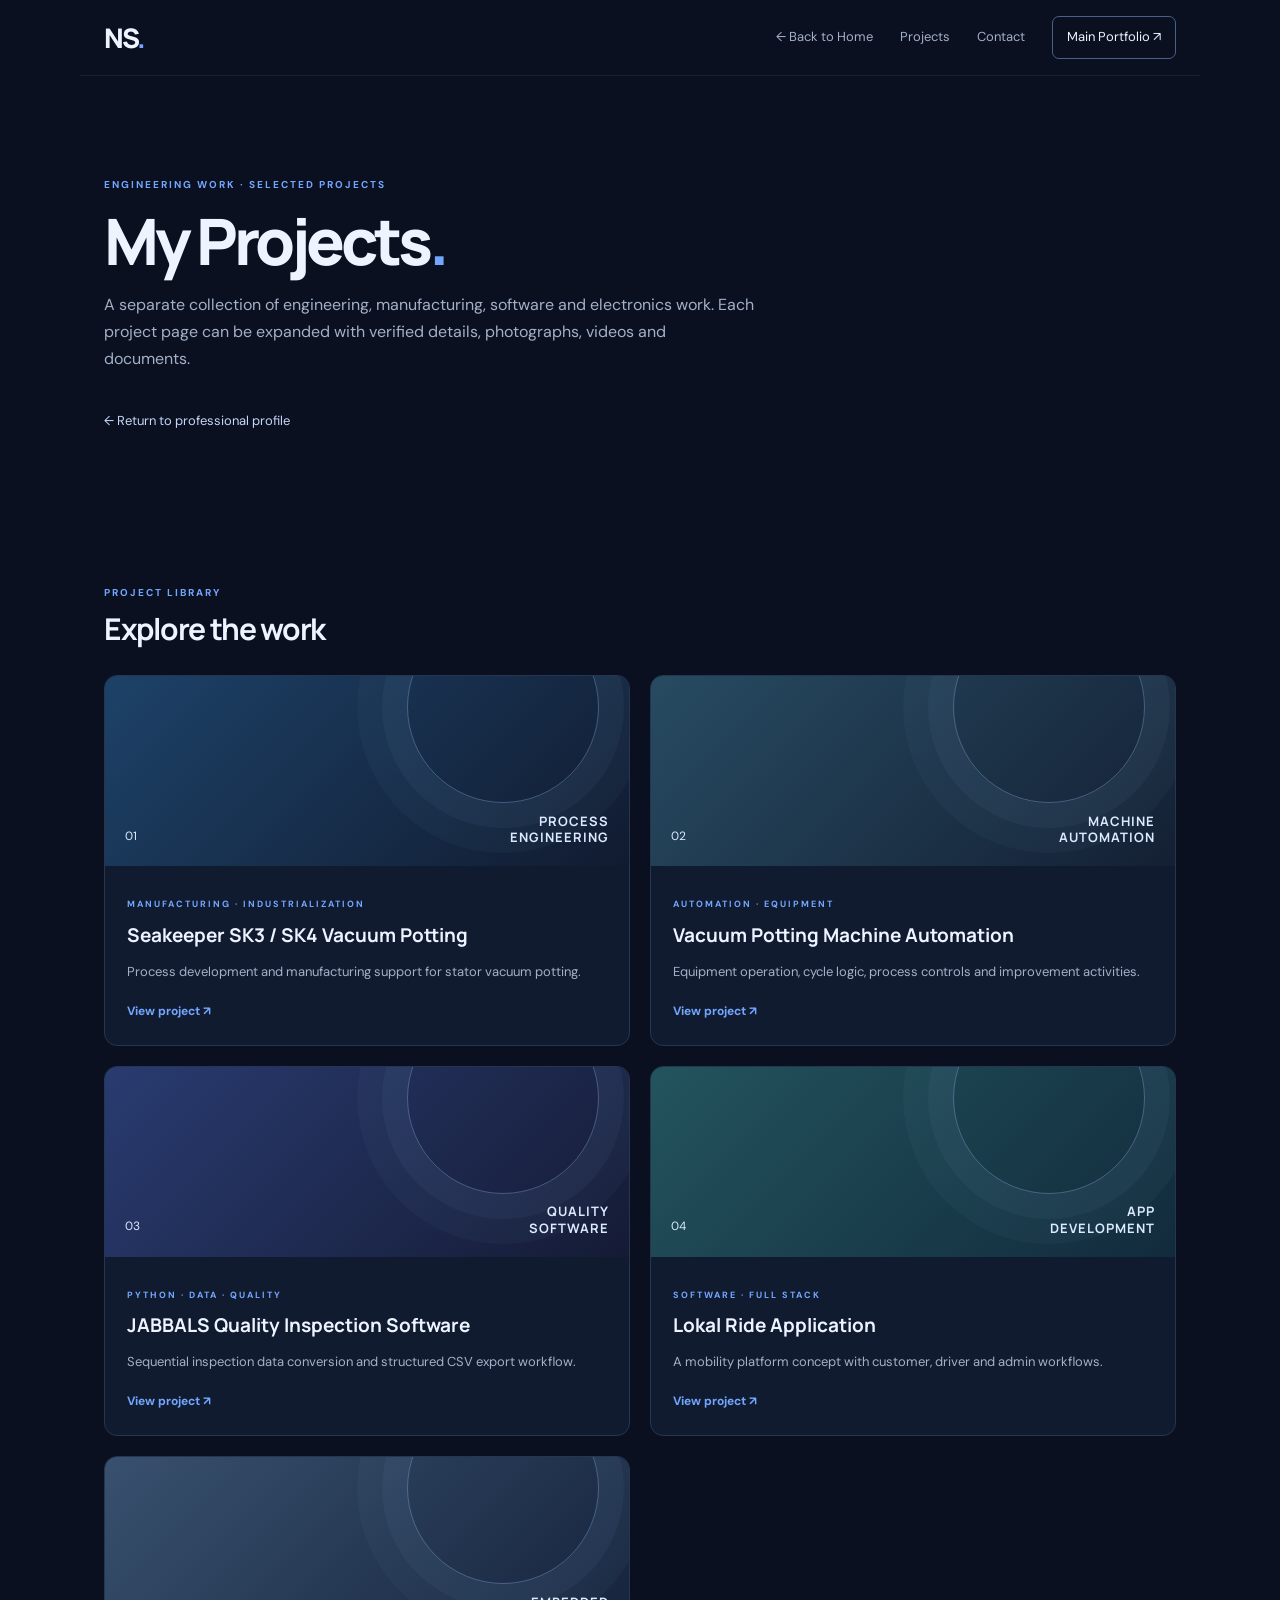
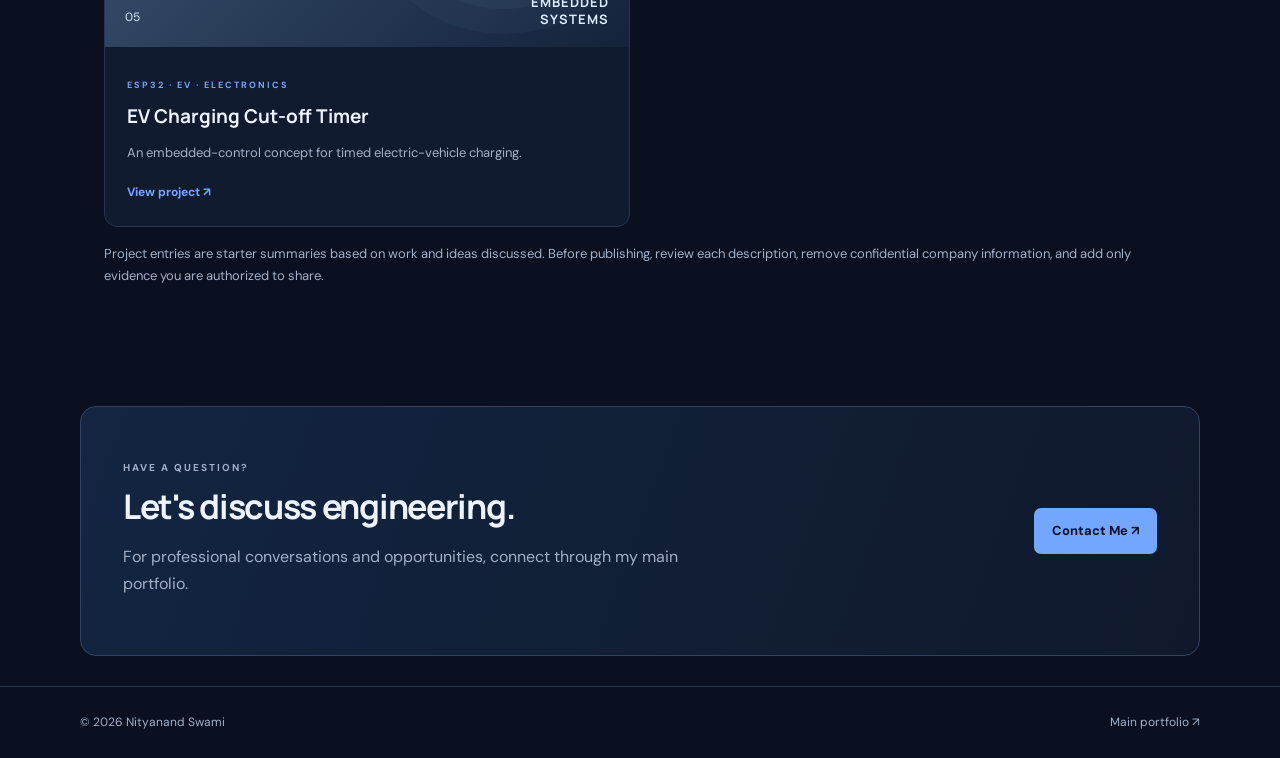
==== projects.html @ 0786f79f "Initial portfolio website upload" ====
<!DOCTYPE html>
<html lang="en">
<head>
  <meta charset="UTF-8">
  <meta name="viewport" content="width=device-width, initial-scale=1.0">
  <meta name="description" content="Engineering project portfolio of Nityanand Swami.">
  <title>My Projects | Nityanand Swami</title>
  <link rel="stylesheet" href="assets/style.css">
</head>
<body>
  <header class="site-header">
    <a class="brand" href="index.html">NS<span>.</span></a>
    <button class="menu-toggle" aria-label="Open navigation" aria-expanded="false">☰</button>
    <nav class="nav">
      <a href="index.html">← Back to Home</a>
      <a href="#engineering-projects">Projects</a>
      <a href="#contact-projects">Contact</a>
      <a class="nav-projects" href="index.html">Main Portfolio ↗</a>
    </nav>
  </header>
  <main>
    <section class="projects-hero">
      <p class="eyebrow">ENGINEERING WORK · SELECTED PROJECTS</p>
      <h1>My Projects<span>.</span></h1>
      <p>A separate collection of engineering, manufacturing, software and electronics work. Each project page can be expanded with verified details, photographs, videos and documents.</p>
      <a class="text-link" href="index.html">← Return to professional profile</a>
    </section>

    <section class="section" id="engineering-projects">
      <div class="section-heading"><p class="eyebrow">PROJECT LIBRARY</p><h2>Explore the work</h2></div>
      <div class="projects-grid">
        <a class="project-card" href="projects/seakeeper-vacuum-potting.html">
          <div class="project-visual visual-vacuum"><span>01</span><b>PROCESS<br>ENGINEERING</b></div>
          <div class="project-info"><p class="card-kicker">MANUFACTURING · INDUSTRIALIZATION</p><h3>Seakeeper SK3 / SK4 Vacuum Potting</h3><p>Process development and manufacturing support for stator vacuum potting.</p><span class="card-arrow">View project ↗</span></div>
        </a>
        <a class="project-card" href="projects/potting-machine-automation.html">
          <div class="project-visual visual-machine"><span>02</span><b>MACHINE<br>AUTOMATION</b></div>
          <div class="project-info"><p class="card-kicker">AUTOMATION · EQUIPMENT</p><h3>Vacuum Potting Machine Automation</h3><p>Equipment operation, cycle logic, process controls and improvement activities.</p><span class="card-arrow">View project ↗</span></div>
        </a>
        <a class="project-card" href="projects/jabbals-quality-software.html">
          <div class="project-visual visual-software"><span>03</span><b>QUALITY<br>SOFTWARE</b></div>
          <div class="project-info"><p class="card-kicker">PYTHON · DATA · QUALITY</p><h3>JABBALS Quality Inspection Software</h3><p>Sequential inspection data conversion and structured CSV export workflow.</p><span class="card-arrow">View project ↗</span></div>
        </a>
        <a class="project-card" href="projects/lokal-ride.html">
          <div class="project-visual visual-app"><span>04</span><b>APP<br>DEVELOPMENT</b></div>
          <div class="project-info"><p class="card-kicker">SOFTWARE · FULL STACK</p><h3>Lokal Ride Application</h3><p>A mobility platform concept with customer, driver and admin workflows.</p><span class="card-arrow">View project ↗</span></div>
        </a>
        <a class="project-card" href="projects/esp32-ev-charging-timer.html">
          <div class="project-visual visual-ev"><span>05</span><b>EMBEDDED<br>SYSTEMS</b></div>
          <div class="project-info"><p class="card-kicker">ESP32 · EV · ELECTRONICS</p><h3>EV Charging Cut-off Timer</h3><p>An embedded-control concept for timed electric-vehicle charging.</p><span class="card-arrow">View project ↗</span></div>
        </a>
      </div>
      <p class="small-note">Project entries are starter summaries based on work and ideas discussed. Before publishing, review each description, remove confidential company information, and add only evidence you are authorized to share.</p>
    </section>
    <section class="section project-callout" id="contact-projects">
      <div><p class="eyebrow">HAVE A QUESTION?</p><h2>Let's discuss engineering.</h2><p>For professional conversations and opportunities, connect through my main portfolio.</p></div>
      <a class="button primary" href="index.html#contact">Contact Me ↗</a>
    </section>
  </main>
  <footer><span>© <span id="year"></span> Nityanand Swami</span><a href="index.html">Main portfolio ↗</a></footer>
  <script src="assets/script.js"></script>
</body>
</html>
---- assets/style.css ----
@import url('https://fonts.googleapis.com/css2?family=DM+Sans:wght@400;500;600;700&family=Manrope:wght@400;500;600;700;800&display=swap');
:root{--bg:#0a1020;--panel:#111b30;--panel2:#14213a;--text:#edf3ff;--muted:#a3b0c7;--blue:#73a7ff;--cyan:#6de0dc;--line:#263550;--max:1120px}
*{box-sizing:border-box}html{scroll-behavior:smooth}body{margin:0;background:var(--bg);color:var(--text);font-family:'DM Sans',sans-serif;line-height:1.7}a{color:inherit;text-decoration:none}.site-header{height:76px;max-width:var(--max);margin:auto;padding:0 24px;display:flex;align-items:center;justify-content:space-between;border-bottom:1px solid rgba(255,255,255,.07)}.brand{font:800 27px Manrope,sans-serif;letter-spacing:-2px}.brand span,.hero h1 span,.projects-hero h1 span,.project-detail-hero h1 span{color:var(--blue)}.nav{display:flex;align-items:center;gap:27px;font-size:13px;color:var(--muted)}.nav a:hover,.text-link:hover,footer a:hover{color:var(--blue)}.nav-projects{color:var(--text)!important;border:1px solid #47618a;padding:9px 14px;border-radius:7px}.menu-toggle{display:none;background:none;border:0;color:white;font-size:24px}.hero{max-width:var(--max);margin:auto;padding:92px 24px 100px;display:grid;grid-template-columns:1.1fr .9fr;align-items:center;gap:60px;min-height:590px}.eyebrow,.card-kicker{font-size:10px;letter-spacing:2px;color:var(--blue);font-weight:700}.hero h1,.projects-hero h1,.project-detail-hero h1{font:800 clamp(48px,7vw,78px)/1.04 Manrope,sans-serif;letter-spacing:-4px;margin:15px 0}.hero h2{font:600 21px Manrope,sans-serif;margin:0 0 18px;color:#c8d8f5}.hero-text,.projects-hero>p:not(.eyebrow),.project-detail-hero>p:not(.eyebrow){max-width:590px;color:var(--muted);font-size:16px}.hero-actions{display:flex;gap:12px;flex-wrap:wrap;margin-top:30px}.button{display:inline-flex;align-items:center;justify-content:center;gap:14px;padding:12px 18px;border-radius:7px;font-size:13px;font-weight:700;transition:.2s}.primary{background:var(--blue);color:#071225}.primary:hover{background:#9bc1ff;transform:translateY(-2px)}.secondary{border:1px solid #526480;color:var(--text)}.secondary:hover{border-color:var(--blue)}.hero-note{margin-top:32px;color:var(--muted);font-size:12px}.status-dot{display:inline-block;width:7px;height:7px;background:var(--cyan);border-radius:50%;margin-right:8px}.hero-card{height:390px;position:relative;overflow:hidden;border:1px solid #304362;border-radius:18px;background:radial-gradient(circle at 50% 40%,#203d68 0,#14233d 42%,#101a2e 75%);display:flex;flex-direction:column;align-items:center;justify-content:center}.monogram{font:800 118px Manrope,sans-serif;letter-spacing:-12px;color:#d9e7ff;text-shadow:0 12px 50px #5a9aff66;z-index:1}.orbit{position:absolute;border:1px solid #719de533;border-radius:50%;width:310px;height:310px}.orbit-two{width:420px;height:420px}.hero-card-label{font-size:9px;letter-spacing:2px;color:#9eb5d8;z-index:1}.hero-card-line{width:100px;height:1px;background:var(--blue);margin:16px}.hero-card-bottom{display:flex;gap:26px;color:#c4d4ed;font-size:11px;letter-spacing:1px}.section{max-width:var(--max);margin:auto;padding:76px 24px}.intro-strip{border-top:1px solid var(--line);border-bottom:1px solid var(--line);display:grid;grid-template-columns:1fr 1fr;gap:60px;align-items:center}.intro-strip h2,.section-heading h2,.project-callout h2{font:700 34px/1.2 Manrope,sans-serif;letter-spacing:-1.3px;margin:8px 0}.intro-strip>p,.content-card p,.timeline-item p,.project-callout p{color:var(--muted)}.section-heading{margin-bottom:28px}.section-heading h2{font-size:30px}.content-card,.skill-card,.contact-card{background:var(--panel);border:1px solid var(--line);border-radius:12px;padding:26px}.content-card p:first-child{margin-top:0}.content-card p:last-child{margin-bottom:0}.timeline{border-left:1px solid #46618a;margin-left:6px;padding-left:28px}.timeline-item{display:grid;grid-template-columns:190px 1fr;gap:28px;position:relative}.timeline-item:before{content:"";position:absolute;width:9px;height:9px;border-radius:50%;background:var(--blue);left:-33px;top:8px}.timeline-date{font-size:11px;letter-spacing:1px;color:var(--blue);font-weight:700}.timeline-item h3,.content-card h3,.skill-card h3{font:650 18px Manrope,sans-serif;margin:0 0 5px}.muted,.small-note{color:var(--muted);font-size:13px}.small-note{margin-top:16px}.two-column,.skill-grid{display:grid;grid-template-columns:repeat(2,1fr);gap:16px}.card-kicker{font-size:9px}.skill-card{background:transparent}.skill-card p{color:var(--muted);font-size:13px;margin-bottom:0}.project-callout{display:flex;align-items:center;justify-content:space-between;gap:30px;border:1px solid #304362;border-radius:16px;background:linear-gradient(110deg,#132541,#10192c);padding:42px;margin-top:30px;margin-bottom:30px}.project-callout p{max-width:570px}.contact-card{display:grid;grid-template-columns:1fr 1.5fr 1fr;gap:20px}.contact-card p{margin:0 0 5px}.contact-card a{color:#c9dcff;overflow-wrap:anywhere}.contact-card code{font-size:11px;color:var(--cyan)}footer{border-top:1px solid var(--line);padding:25px max(24px,calc((100% - var(--max))/2));display:flex;justify-content:space-between;color:var(--muted);font-size:12px}.projects-hero,.project-detail-hero{max-width:var(--max);margin:auto;padding:90px 24px 65px}.projects-hero h1,.project-detail-hero h1{font-size:64px}.projects-hero>p:not(.eyebrow),.project-detail-hero>p:not(.eyebrow){max-width:650px}.text-link{display:inline-block;margin-top:22px;color:#c4d7f8;font-size:13px}.projects-grid{display:grid;grid-template-columns:repeat(2,1fr);gap:20px}.project-card{display:block;border:1px solid var(--line);border-radius:13px;overflow:hidden;background:var(--panel);transition:.2s}.project-card:hover{transform:translateY(-4px);border-color:#5577a8}.project-visual{height:190px;padding:20px;display:flex;justify-content:space-between;align-items:flex-end;position:relative;overflow:hidden;background:linear-gradient(135deg,#1d4268,#111b30)}.project-visual:after{content:"";position:absolute;width:190px;height:190px;border:1px solid #a5c8ff55;border-radius:50%;right:30px;top:-65px;box-shadow:0 0 0 25px #a5c8ff0b,0 0 0 50px #a5c8ff08}.project-visual span,.project-visual b{position:relative;z-index:1;color:#dceaff}.project-visual span{font-size:12px}.project-visual b{font:700 13px/1.3 Manrope,sans-serif;letter-spacing:1px;text-align:right}.visual-machine{background:linear-gradient(135deg,#274b62,#142034)}.visual-software{background:linear-gradient(135deg,#293b70,#151b35)}.visual-app{background:linear-gradient(135deg,#23545d,#122b3c)}.visual-ev{background:linear-gradient(135deg,#38516e,#15223b)}.project-info{padding:22px}.project-info h3{font:700 19px Manrope,sans-serif;margin:6px 0}.project-info p:not(.card-kicker){color:var(--muted);font-size:13px}.card-arrow{color:var(--blue);font-size:12px;font-weight:700}.detail-layout{display:grid;grid-template-columns:1.5fr .7fr;gap:50px;padding-top:25px}.detail-layout article h2{font:700 23px Manrope,sans-serif;margin:34px 0 10px}.detail-layout article p,.detail-layout li{color:var(--muted)}.detail-layout li{margin:8px 0}.detail-sidebar{background:var(--panel);border:1px solid var(--line);border-radius:12px;padding:22px;height:max-content}.detail-sidebar h3{font:700 18px Manrope,sans-serif}.detail-sidebar p{font-size:13px;color:var(--muted)}.media-placeholder{border:1px dashed #526783;border-radius:8px;padding:25px 12px;text-align:center;color:#91a7c9;font-size:12px;margin:14px 0}.full{width:100%;margin-top:8px}.notice{margin-top:35px;border-left:3px solid var(--blue);background:#14223a;padding:18px}.notice p{font-size:13px;margin-bottom:0}
@media(max-width:760px){.site-header{height:66px}.menu-toggle{display:block}.nav{display:none;position:absolute;z-index:10;top:66px;left:0;right:0;background:#111b30;padding:20px 24px;flex-direction:column;align-items:flex-start;border-bottom:1px solid var(--line)}.nav.open{display:flex}.hero{grid-template-columns:1fr;padding-top:65px;gap:35px}.hero-card{height:280px}.monogram{font-size:90px}.intro-strip,.timeline-item,.detail-layout{grid-template-columns:1fr;gap:15px}.two-column,.skill-grid,.projects-grid{grid-template-columns:1fr}.contact-card{grid-template-columns:1fr}.project-callout{align-items:flex-start;flex-direction:column;padding:28px}.projects-hero,.project-detail-hero{padding-top:60px}.projects-hero h1,.project-detail-hero h1{font-size:48px}.section{padding:55px 24px}footer{gap:12px;flex-wrap:wrap}}
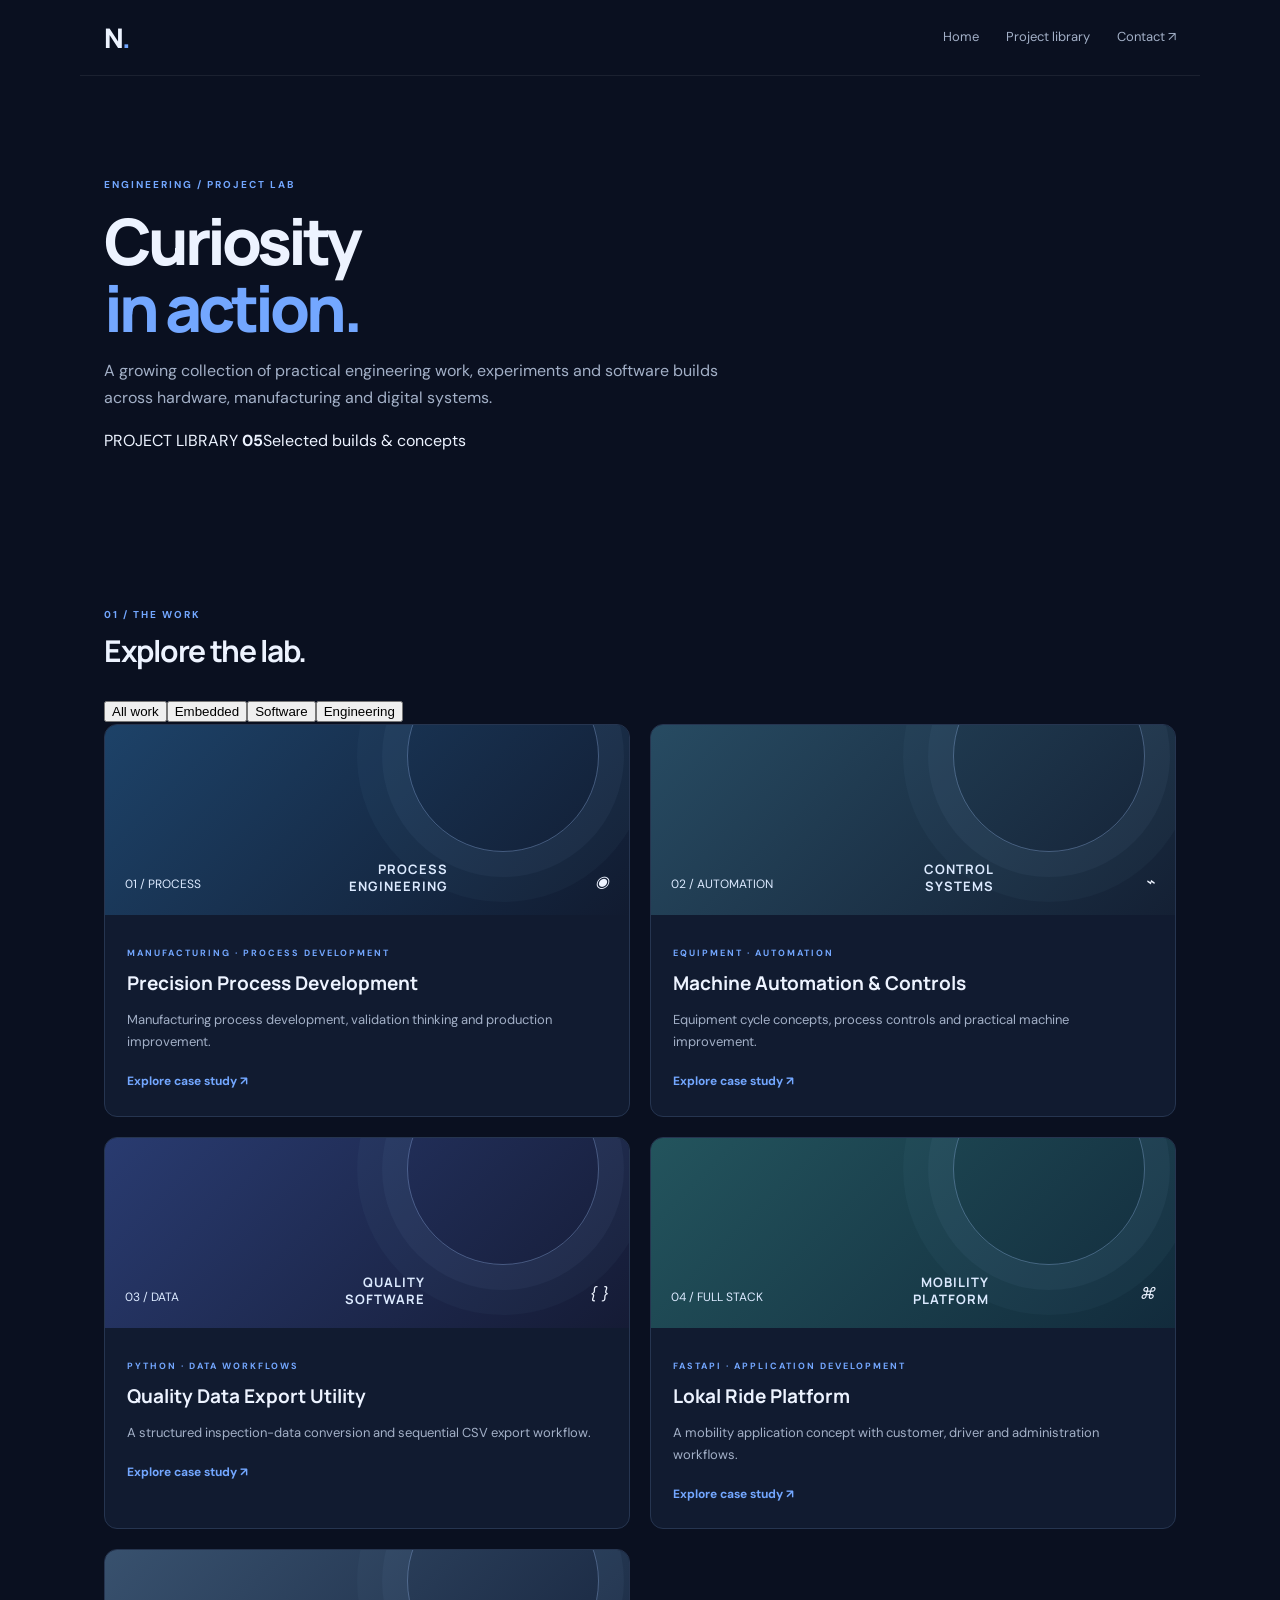
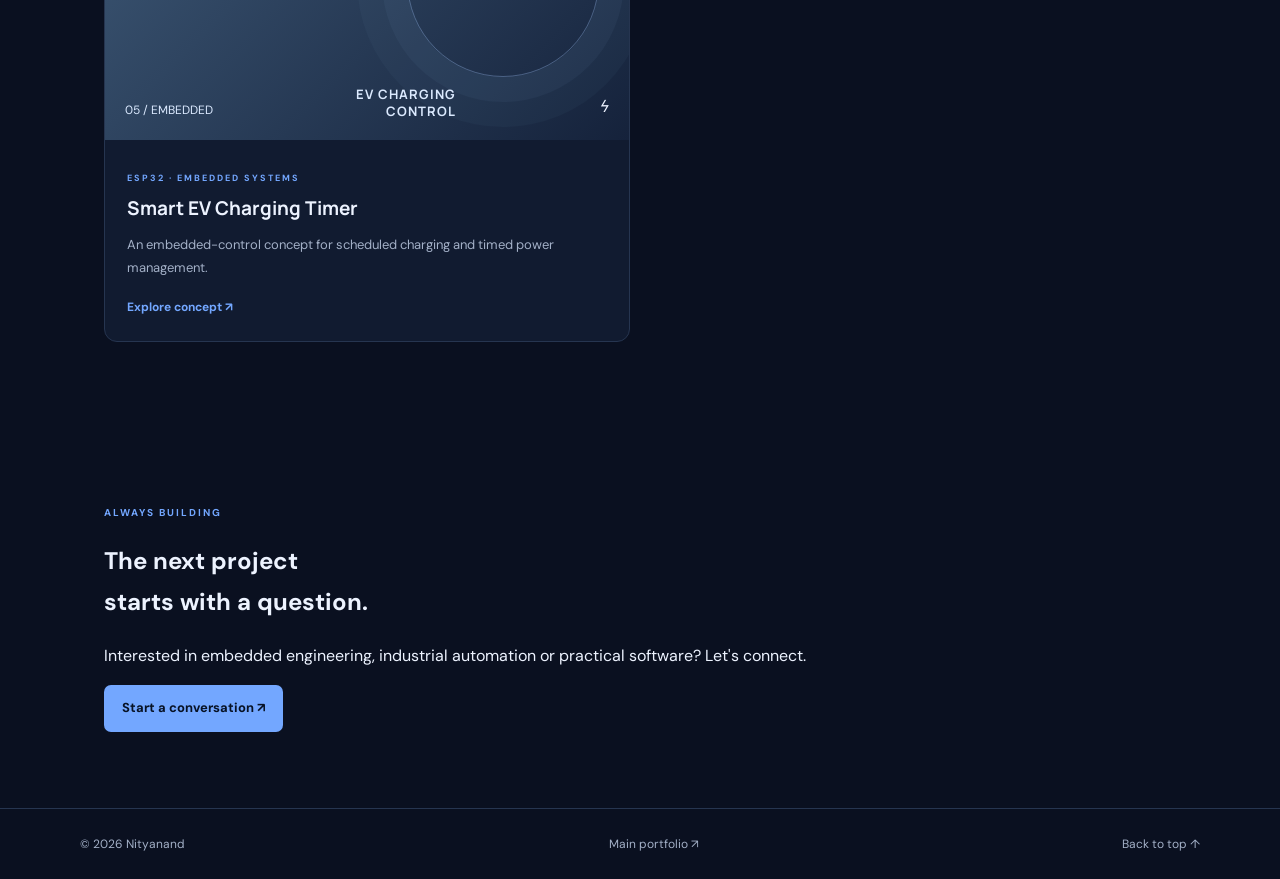
==== commit 402d2523: "Redesign project lab and add category filters" ====
--- a/projects.html
+++ b/projects.html
@@ -1,63 +1,14 @@
 <!DOCTYPE html>
-<html lang="en">
-<head>
-  <meta charset="UTF-8">
-  <meta name="viewport" content="width=device-width, initial-scale=1.0">
-  <meta name="description" content="Engineering project portfolio of Nityanand Swami.">
-  <title>My Projects | Nityanand Swami</title>
-  <link rel="stylesheet" href="assets/style.css">
-</head>
-<body>
-  <header class="site-header">
-    <a class="brand" href="index.html">NS<span>.</span></a>
-    <button class="menu-toggle" aria-label="Open navigation" aria-expanded="false">☰</button>
-    <nav class="nav">
-      <a href="index.html">← Back to Home</a>
-      <a href="#engineering-projects">Projects</a>
-      <a href="#contact-projects">Contact</a>
-      <a class="nav-projects" href="index.html">Main Portfolio ↗</a>
-    </nav>
-  </header>
-  <main>
-    <section class="projects-hero">
-      <p class="eyebrow">ENGINEERING WORK · SELECTED PROJECTS</p>
-      <h1>My Projects<span>.</span></h1>
-      <p>A separate collection of engineering, manufacturing, software and electronics work. Each project page can be expanded with verified details, photographs, videos and documents.</p>
-      <a class="text-link" href="index.html">← Return to professional profile</a>
-    </section>
-
-    <section class="section" id="engineering-projects">
-      <div class="section-heading"><p class="eyebrow">PROJECT LIBRARY</p><h2>Explore the work</h2></div>
-      <div class="projects-grid">
-        <a class="project-card" href="projects/seakeeper-vacuum-potting.html">
-          <div class="project-visual visual-vacuum"><span>01</span><b>PROCESS<br>ENGINEERING</b></div>
-          <div class="project-info"><p class="card-kicker">MANUFACTURING · INDUSTRIALIZATION</p><h3>Seakeeper SK3 / SK4 Vacuum Potting</h3><p>Process development and manufacturing support for stator vacuum potting.</p><span class="card-arrow">View project ↗</span></div>
-        </a>
-        <a class="project-card" href="projects/potting-machine-automation.html">
-          <div class="project-visual visual-machine"><span>02</span><b>MACHINE<br>AUTOMATION</b></div>
-          <div class="project-info"><p class="card-kicker">AUTOMATION · EQUIPMENT</p><h3>Vacuum Potting Machine Automation</h3><p>Equipment operation, cycle logic, process controls and improvement activities.</p><span class="card-arrow">View project ↗</span></div>
-        </a>
-        <a class="project-card" href="projects/jabbals-quality-software.html">
-          <div class="project-visual visual-software"><span>03</span><b>QUALITY<br>SOFTWARE</b></div>
-          <div class="project-info"><p class="card-kicker">PYTHON · DATA · QUALITY</p><h3>JABBALS Quality Inspection Software</h3><p>Sequential inspection data conversion and structured CSV export workflow.</p><span class="card-arrow">View project ↗</span></div>
-        </a>
-        <a class="project-card" href="projects/lokal-ride.html">
-          <div class="project-visual visual-app"><span>04</span><b>APP<br>DEVELOPMENT</b></div>
-          <div class="project-info"><p class="card-kicker">SOFTWARE · FULL STACK</p><h3>Lokal Ride Application</h3><p>A mobility platform concept with customer, driver and admin workflows.</p><span class="card-arrow">View project ↗</span></div>
-        </a>
-        <a class="project-card" href="projects/esp32-ev-charging-timer.html">
-          <div class="project-visual visual-ev"><span>05</span><b>EMBEDDED<br>SYSTEMS</b></div>
-          <div class="project-info"><p class="card-kicker">ESP32 · EV · ELECTRONICS</p><h3>EV Charging Cut-off Timer</h3><p>An embedded-control concept for timed electric-vehicle charging.</p><span class="card-arrow">View project ↗</span></div>
-        </a>
-      </div>
-      <p class="small-note">Project entries are starter summaries based on work and ideas discussed. Before publishing, review each description, remove confidential company information, and add only evidence you are authorized to share.</p>
-    </section>
-    <section class="section project-callout" id="contact-projects">
-      <div><p class="eyebrow">HAVE A QUESTION?</p><h2>Let's discuss engineering.</h2><p>For professional conversations and opportunities, connect through my main portfolio.</p></div>
-      <a class="button primary" href="index.html#contact">Contact Me ↗</a>
-    </section>
-  </main>
-  <footer><span>© <span id="year"></span> Nityanand Swami</span><a href="index.html">Main portfolio ↗</a></footer>
-  <script src="assets/script.js"></script>
-</body>
-</html>
+<html lang="en"><head><meta charset="UTF-8"><meta name="viewport" content="width=device-width, initial-scale=1"><meta name="theme-color" content="#080d19"><meta name="description" content="Selected engineering projects by Nityanand across embedded systems, software, electronics and automation."><title>Project Lab | Nityanand</title><link rel="preconnect" href="https://fonts.googleapis.com"><link href="https://fonts.googleapis.com/css2?family=DM+Sans:wght@400;500;600;700&family=Space+Grotesk:wght@400;500;600;700&display=swap" rel="stylesheet"><link rel="stylesheet" href="assets/style.css"></head>
+<body><div class="scroll-progress"><span id="scrollProgress"></span></div><header class="site-header"><a class="brand" href="index.html">N<span>.</span></a><button class="menu-toggle" aria-label="Open navigation" aria-expanded="false">☰</button><nav class="nav"><a href="index.html">Home</a><a href="#project-library">Project library</a><a href="index.html#contact" class="nav-cta">Contact ↗</a></nav></header>
+<main><section class="projects-hero shell"><p class="eyebrow">ENGINEERING / PROJECT LAB</p><h1>Curiosity<br><span class="gradient-text">in action.</span></h1><p>A growing collection of practical engineering work, experiments and software builds across hardware, manufacturing and digital systems.</p><div class="project-live"><span class="pulse"></span> PROJECT LIBRARY <b id="projectCount">05</b><span>Selected builds & concepts</span></div></section>
+<section class="section shell" id="project-library"><div class="section-heading reveal"><p class="eyebrow">01 / THE WORK</p><h2>Explore the lab.</h2></div><div class="filter-row reveal" role="group" aria-label="Filter projects"><button class="filter-btn active" data-filter="all">All work</button><button class="filter-btn" data-filter="embedded">Embedded</button><button class="filter-btn" data-filter="software">Software</button><button class="filter-btn" data-filter="engineering">Engineering</button></div>
+<div class="projects-grid">
+<a class="project-card reveal" data-category="engineering" href="projects/seakeeper-vacuum-potting.html"><div class="project-visual visual-process"><span>01 / PROCESS</span><b>PROCESS<br>ENGINEERING</b><i class="visual-mark">◉</i></div><div class="project-info"><p class="card-kicker">MANUFACTURING · PROCESS DEVELOPMENT</p><h3>Precision Process Development</h3><p>Manufacturing process development, validation thinking and production improvement.</p><span class="card-arrow">Explore case study ↗</span></div></a>
+<a class="project-card reveal" data-category="engineering" href="projects/potting-machine-automation.html"><div class="project-visual visual-machine"><span>02 / AUTOMATION</span><b>CONTROL<br>SYSTEMS</b><i class="visual-mark">⌁</i></div><div class="project-info"><p class="card-kicker">EQUIPMENT · AUTOMATION</p><h3>Machine Automation & Controls</h3><p>Equipment cycle concepts, process controls and practical machine improvement.</p><span class="card-arrow">Explore case study ↗</span></div></a>
+<a class="project-card reveal" data-category="software" href="projects/jabbals-quality-software.html"><div class="project-visual visual-software"><span>03 / DATA</span><b>QUALITY<br>SOFTWARE</b><i class="visual-mark">{ }</i></div><div class="project-info"><p class="card-kicker">PYTHON · DATA WORKFLOWS</p><h3>Quality Data Export Utility</h3><p>A structured inspection-data conversion and sequential CSV export workflow.</p><span class="card-arrow">Explore case study ↗</span></div></a>
+<a class="project-card reveal" data-category="software" href="projects/lokal-ride.html"><div class="project-visual visual-app"><span>04 / FULL STACK</span><b>MOBILITY<br>PLATFORM</b><i class="visual-mark">⌘</i></div><div class="project-info"><p class="card-kicker">FASTAPI · APPLICATION DEVELOPMENT</p><h3>Lokal Ride Platform</h3><p>A mobility application concept with customer, driver and administration workflows.</p><span class="card-arrow">Explore case study ↗</span></div></a>
+<a class="project-card reveal" data-category="embedded" href="projects/esp32-ev-charging-timer.html"><div class="project-visual visual-ev"><span>05 / EMBEDDED</span><b>EV CHARGING<br>CONTROL</b><i class="visual-mark">ϟ</i></div><div class="project-info"><p class="card-kicker">ESP32 · EMBEDDED SYSTEMS</p><h3>Smart EV Charging Timer</h3><p>An embedded-control concept for scheduled charging and timed power management.</p><span class="card-arrow">Explore concept ↗</span></div></a>
+</div></section>
+<section class="section shell"><div class="featured-wrap reveal"><div><p class="eyebrow">ALWAYS BUILDING</p><h2>The next project<br><span class="gradient-text">starts with a question.</span></h2><p>Interested in embedded engineering, industrial automation or practical software? Let's connect.</p></div><a class="button primary" href="index.html#contact">Start a conversation ↗</a></div></section></main>
+<footer class="site-footer"><span>© <span id="year"></span> Nityanand</span><a href="index.html">Main portfolio ↗</a><a href="#top">Back to top ↑</a></footer><script src="assets/script.js"></script></body></html>
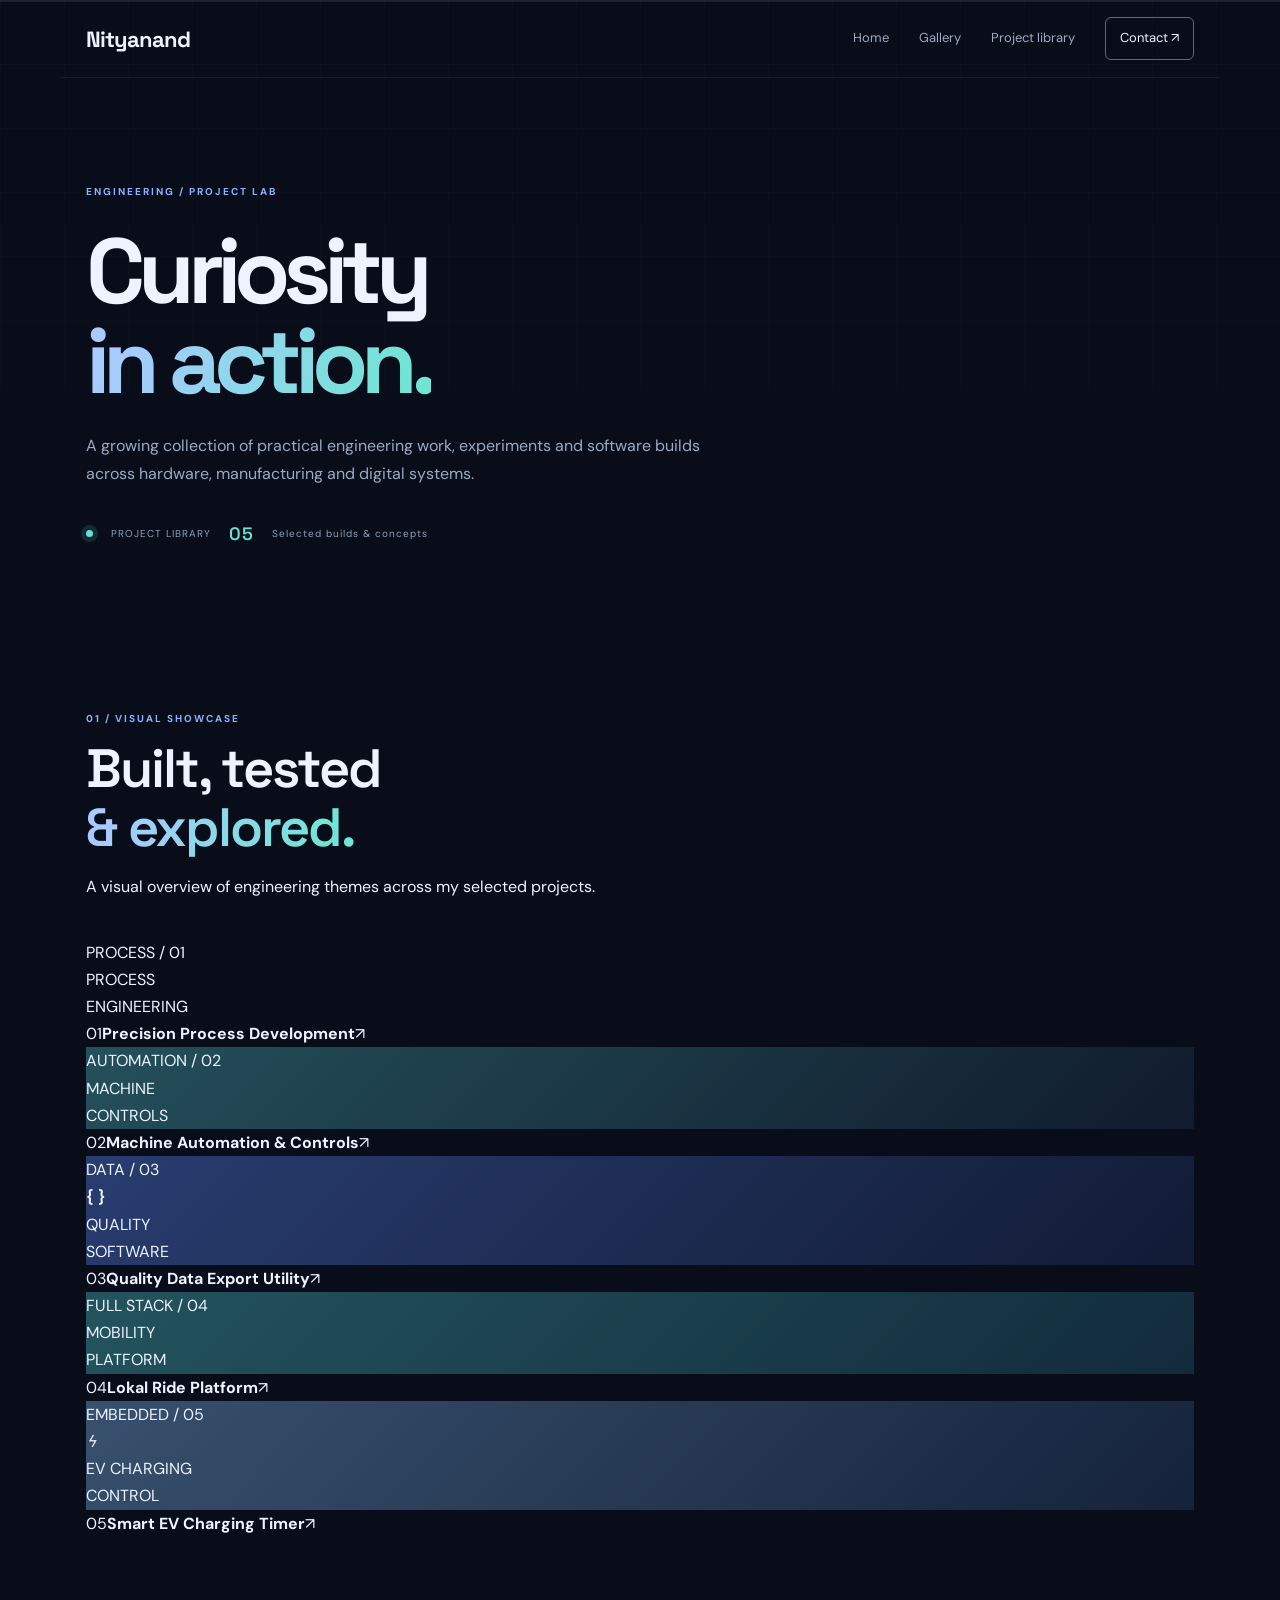
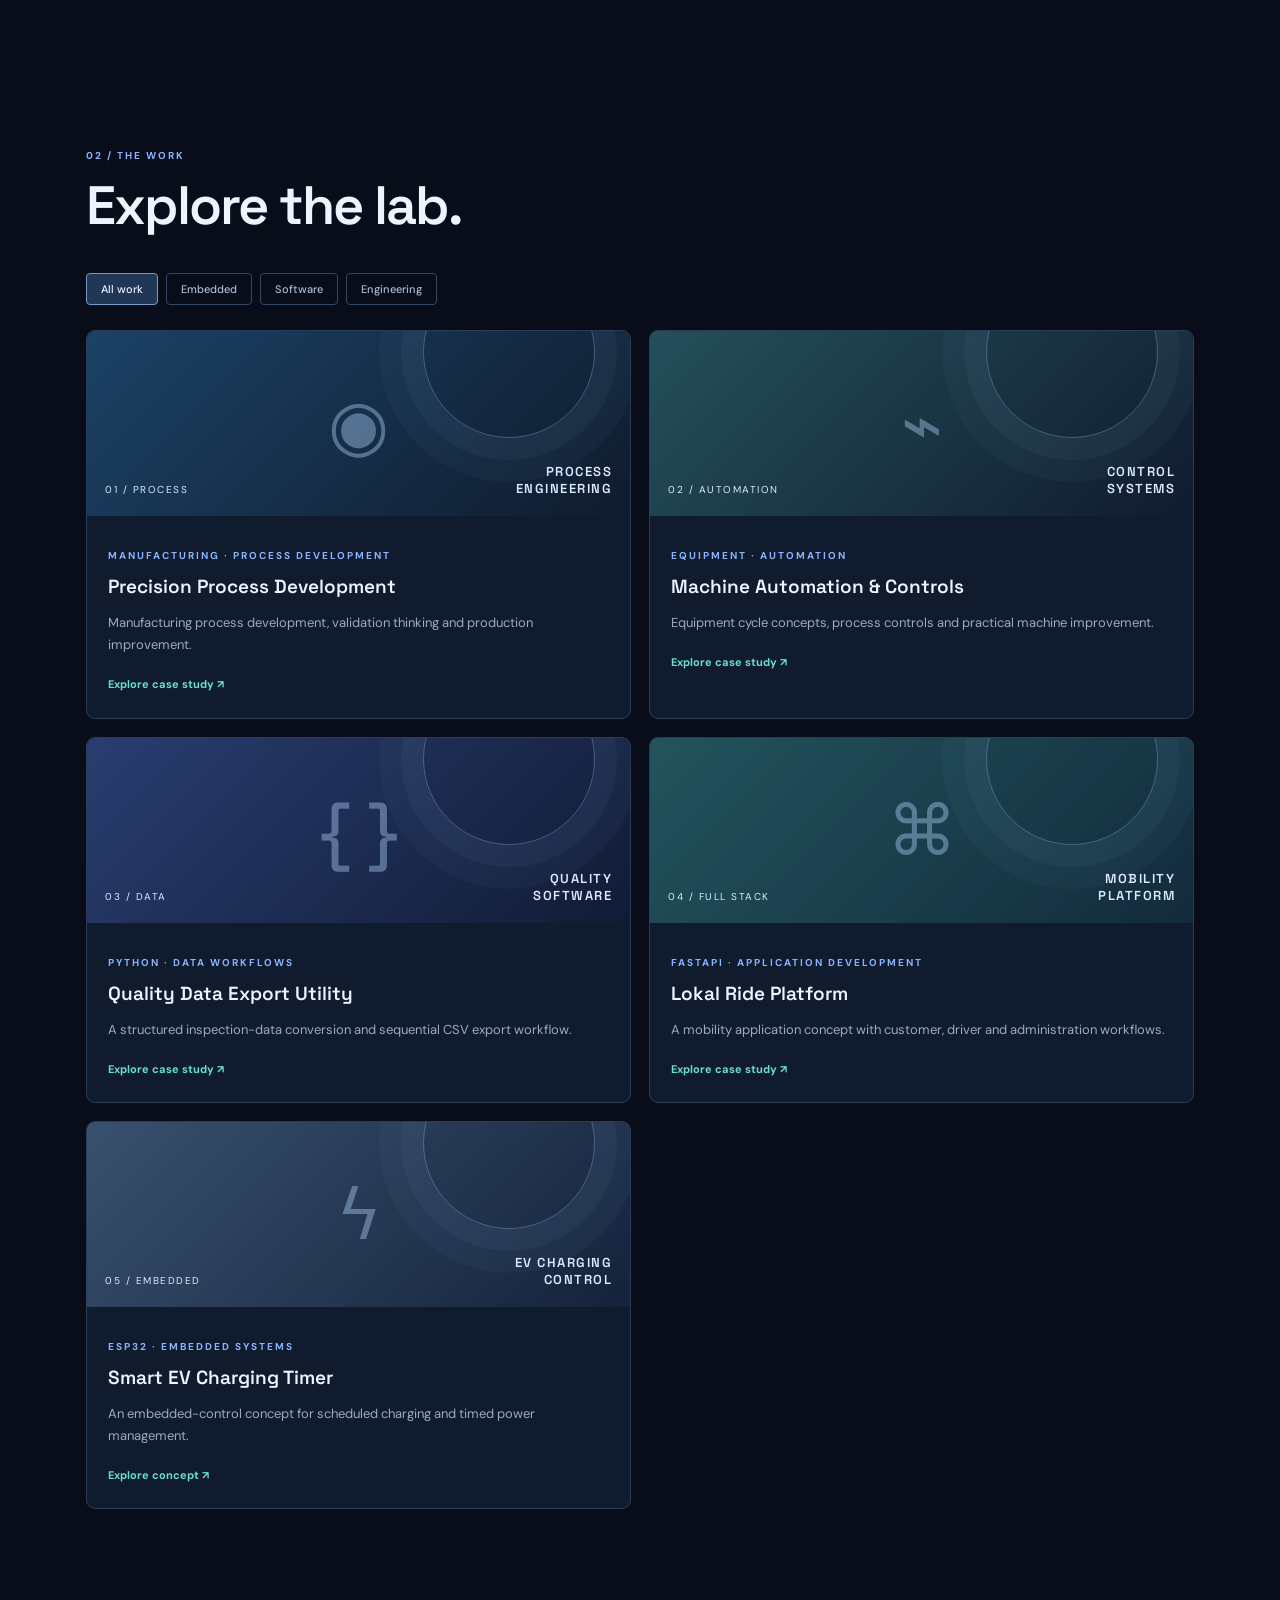
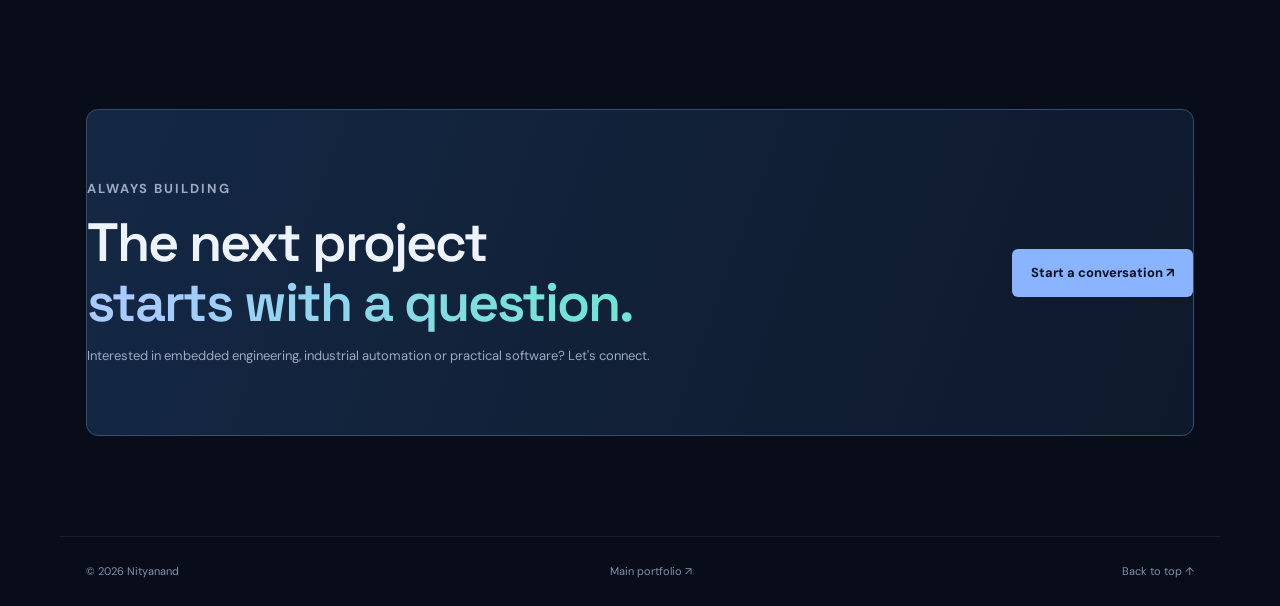
==== commit 38526935: "Add polished visual project gallery" ====
--- a/projects.html
+++ b/projects.html
@@ -1,8 +1,17 @@
 <!DOCTYPE html>
 <html lang="en"><head><meta charset="UTF-8"><meta name="viewport" content="width=device-width, initial-scale=1"><meta name="theme-color" content="#080d19"><meta name="description" content="Selected engineering projects by Nityanand across embedded systems, software, electronics and automation."><title>Project Lab | Nityanand</title><link rel="preconnect" href="https://fonts.googleapis.com"><link href="https://fonts.googleapis.com/css2?family=DM+Sans:wght@400;500;600;700&family=Space+Grotesk:wght@400;500;600;700&display=swap" rel="stylesheet"><link rel="stylesheet" href="assets/style.css"></head>
-<body><div class="scroll-progress"><span id="scrollProgress"></span></div><header class="site-header"><a class="brand" href="index.html">N<span>.</span></a><button class="menu-toggle" aria-label="Open navigation" aria-expanded="false">☰</button><nav class="nav"><a href="index.html">Home</a><a href="#project-library">Project library</a><a href="index.html#contact" class="nav-cta">Contact ↗</a></nav></header>
+<body><div class="scroll-progress"><span id="scrollProgress"></span></div><header class="site-header"><a class="brand" href="index.html">Nityanand</a><button class="menu-toggle" aria-label="Open navigation" aria-expanded="false">☰</button><nav class="nav"><a href="index.html">Home</a><a href="#project-gallery">Gallery</a><a href="#project-library">Project library</a><a href="index.html#contact" class="nav-cta">Contact ↗</a></nav></header>
 <main><section class="projects-hero shell"><p class="eyebrow">ENGINEERING / PROJECT LAB</p><h1>Curiosity<br><span class="gradient-text">in action.</span></h1><p>A growing collection of practical engineering work, experiments and software builds across hardware, manufacturing and digital systems.</p><div class="project-live"><span class="pulse"></span> PROJECT LIBRARY <b id="projectCount">05</b><span>Selected builds & concepts</span></div></section>
-<section class="section shell" id="project-library"><div class="section-heading reveal"><p class="eyebrow">01 / THE WORK</p><h2>Explore the lab.</h2></div><div class="filter-row reveal" role="group" aria-label="Filter projects"><button class="filter-btn active" data-filter="all">All work</button><button class="filter-btn" data-filter="embedded">Embedded</button><button class="filter-btn" data-filter="software">Software</button><button class="filter-btn" data-filter="engineering">Engineering</button></div>
+
+<section class="section shell gallery-section" id="project-gallery"><div class="section-heading reveal"><p class="eyebrow">01 / VISUAL SHOWCASE</p><h2>Built, tested<br><span class="gradient-text">& explored.</span></h2><p class="section-intro">A visual overview of engineering themes across my selected projects.</p></div>
+<div class="project-gallery">
+<a class="gallery-tile reveal" href="projects/seakeeper-vacuum-potting.html"><div class="gallery-art visual-process"><span class="gallery-code">PROCESS / 01</span><div class="art-vessel"><i></i><b></b></div><span class="gallery-art-label">PROCESS<br>ENGINEERING</span></div><div class="gallery-caption"><span>01</span><b>Precision Process Development</b><span>↗</span></div></a>
+<a class="gallery-tile reveal" href="projects/potting-machine-automation.html"><div class="gallery-art visual-machine"><span class="gallery-code">AUTOMATION / 02</span><div class="art-machine"><i></i><b></b><em></em></div><span class="gallery-art-label">MACHINE<br>CONTROLS</span></div><div class="gallery-caption"><span>02</span><b>Machine Automation & Controls</b><span>↗</span></div></a>
+<a class="gallery-tile reveal" href="projects/jabbals-quality-software.html"><div class="gallery-art visual-software"><span class="gallery-code">DATA / 03</span><div class="art-code"><i></i><i></i><i></i><i></i><b>{ }</b></div><span class="gallery-art-label">QUALITY<br>SOFTWARE</span></div><div class="gallery-caption"><span>03</span><b>Quality Data Export Utility</b><span>↗</span></div></a>
+<a class="gallery-tile reveal" href="projects/lokal-ride.html"><div class="gallery-art visual-app"><span class="gallery-code">FULL STACK / 04</span><div class="art-phone"><i></i><b></b><em></em></div><span class="gallery-art-label">MOBILITY<br>PLATFORM</span></div><div class="gallery-caption"><span>04</span><b>Lokal Ride Platform</b><span>↗</span></div></a>
+<a class="gallery-tile reveal" href="projects/esp32-ev-charging-timer.html"><div class="gallery-art visual-ev"><span class="gallery-code">EMBEDDED / 05</span><div class="art-chip"><i>ϟ</i></div><span class="gallery-art-label">EV CHARGING<br>CONTROL</span></div><div class="gallery-caption"><span>05</span><b>Smart EV Charging Timer</b><span>↗</span></div></a>
+</div></section>
+<section class="section shell" id="project-library"><div class="section-heading reveal"><p class="eyebrow">02 / THE WORK</p><h2>Explore the lab.</h2></div><div class="filter-row reveal" role="group" aria-label="Filter projects"><button class="filter-btn active" data-filter="all">All work</button><button class="filter-btn" data-filter="embedded">Embedded</button><button class="filter-btn" data-filter="software">Software</button><button class="filter-btn" data-filter="engineering">Engineering</button></div>
 <div class="projects-grid">
 <a class="project-card reveal" data-category="engineering" href="projects/seakeeper-vacuum-potting.html"><div class="project-visual visual-process"><span>01 / PROCESS</span><b>PROCESS<br>ENGINEERING</b><i class="visual-mark">◉</i></div><div class="project-info"><p class="card-kicker">MANUFACTURING · PROCESS DEVELOPMENT</p><h3>Precision Process Development</h3><p>Manufacturing process development, validation thinking and production improvement.</p><span class="card-arrow">Explore case study ↗</span></div></a>
 <a class="project-card reveal" data-category="engineering" href="projects/potting-machine-automation.html"><div class="project-visual visual-machine"><span>02 / AUTOMATION</span><b>CONTROL<br>SYSTEMS</b><i class="visual-mark">⌁</i></div><div class="project-info"><p class="card-kicker">EQUIPMENT · AUTOMATION</p><h3>Machine Automation & Controls</h3><p>Equipment cycle concepts, process controls and practical machine improvement.</p><span class="card-arrow">Explore case study ↗</span></div></a>
--- a/assets/style.css
+++ b/assets/style.css
@@ -1,4 +1,5 @@
-@import url('https://fonts.googleapis.com/css2?family=DM+Sans:wght@400;500;600;700&family=Manrope:wght@400;500;600;700;800&display=swap');
-:root{--bg:#0a1020;--panel:#111b30;--panel2:#14213a;--text:#edf3ff;--muted:#a3b0c7;--blue:#73a7ff;--cyan:#6de0dc;--line:#263550;--max:1120px}
-*{box-sizing:border-box}html{scroll-behavior:smooth}body{margin:0;background:var(--bg);color:var(--text);font-family:'DM Sans',sans-serif;line-height:1.7}a{color:inherit;text-decoration:none}.site-header{height:76px;max-width:var(--max);margin:auto;padding:0 24px;display:flex;align-items:center;justify-content:space-between;border-bottom:1px solid rgba(255,255,255,.07)}.brand{font:800 27px Manrope,sans-serif;letter-spacing:-2px}.brand span,.hero h1 span,.projects-hero h1 span,.project-detail-hero h1 span{color:var(--blue)}.nav{display:flex;align-items:center;gap:27px;font-size:13px;color:var(--muted)}.nav a:hover,.text-link:hover,footer a:hover{color:var(--blue)}.nav-projects{color:var(--text)!important;border:1px solid #47618a;padding:9px 14px;border-radius:7px}.menu-toggle{display:none;background:none;border:0;color:white;font-size:24px}.hero{max-width:var(--max);margin:auto;padding:92px 24px 100px;display:grid;grid-template-columns:1.1fr .9fr;align-items:center;gap:60px;min-height:590px}.eyebrow,.card-kicker{font-size:10px;letter-spacing:2px;color:var(--blue);font-weight:700}.hero h1,.projects-hero h1,.project-detail-hero h1{font:800 clamp(48px,7vw,78px)/1.04 Manrope,sans-serif;letter-spacing:-4px;margin:15px 0}.hero h2{font:600 21px Manrope,sans-serif;margin:0 0 18px;color:#c8d8f5}.hero-text,.projects-hero>p:not(.eyebrow),.project-detail-hero>p:not(.eyebrow){max-width:590px;color:var(--muted);font-size:16px}.hero-actions{display:flex;gap:12px;flex-wrap:wrap;margin-top:30px}.button{display:inline-flex;align-items:center;justify-content:center;gap:14px;padding:12px 18px;border-radius:7px;font-size:13px;font-weight:700;transition:.2s}.primary{background:var(--blue);color:#071225}.primary:hover{background:#9bc1ff;transform:translateY(-2px)}.secondary{border:1px solid #526480;color:var(--text)}.secondary:hover{border-color:var(--blue)}.hero-note{margin-top:32px;color:var(--muted);font-size:12px}.status-dot{display:inline-block;width:7px;height:7px;background:var(--cyan);border-radius:50%;margin-right:8px}.hero-card{height:390px;position:relative;overflow:hidden;border:1px solid #304362;border-radius:18px;background:radial-gradient(circle at 50% 40%,#203d68 0,#14233d 42%,#101a2e 75%);display:flex;flex-direction:column;align-items:center;justify-content:center}.monogram{font:800 118px Manrope,sans-serif;letter-spacing:-12px;color:#d9e7ff;text-shadow:0 12px 50px #5a9aff66;z-index:1}.orbit{position:absolute;border:1px solid #719de533;border-radius:50%;width:310px;height:310px}.orbit-two{width:420px;height:420px}.hero-card-label{font-size:9px;letter-spacing:2px;color:#9eb5d8;z-index:1}.hero-card-line{width:100px;height:1px;background:var(--blue);margin:16px}.hero-card-bottom{display:flex;gap:26px;color:#c4d4ed;font-size:11px;letter-spacing:1px}.section{max-width:var(--max);margin:auto;padding:76px 24px}.intro-strip{border-top:1px solid var(--line);border-bottom:1px solid var(--line);display:grid;grid-template-columns:1fr 1fr;gap:60px;align-items:center}.intro-strip h2,.section-heading h2,.project-callout h2{font:700 34px/1.2 Manrope,sans-serif;letter-spacing:-1.3px;margin:8px 0}.intro-strip>p,.content-card p,.timeline-item p,.project-callout p{color:var(--muted)}.section-heading{margin-bottom:28px}.section-heading h2{font-size:30px}.content-card,.skill-card,.contact-card{background:var(--panel);border:1px solid var(--line);border-radius:12px;padding:26px}.content-card p:first-child{margin-top:0}.content-card p:last-child{margin-bottom:0}.timeline{border-left:1px solid #46618a;margin-left:6px;padding-left:28px}.timeline-item{display:grid;grid-template-columns:190px 1fr;gap:28px;position:relative}.timeline-item:before{content:"";position:absolute;width:9px;height:9px;border-radius:50%;background:var(--blue);left:-33px;top:8px}.timeline-date{font-size:11px;letter-spacing:1px;color:var(--blue);font-weight:700}.timeline-item h3,.content-card h3,.skill-card h3{font:650 18px Manrope,sans-serif;margin:0 0 5px}.muted,.small-note{color:var(--muted);font-size:13px}.small-note{margin-top:16px}.two-column,.skill-grid{display:grid;grid-template-columns:repeat(2,1fr);gap:16px}.card-kicker{font-size:9px}.skill-card{background:transparent}.skill-card p{color:var(--muted);font-size:13px;margin-bottom:0}.project-callout{display:flex;align-items:center;justify-content:space-between;gap:30px;border:1px solid #304362;border-radius:16px;background:linear-gradient(110deg,#132541,#10192c);padding:42px;margin-top:30px;margin-bottom:30px}.project-callout p{max-width:570px}.contact-card{display:grid;grid-template-columns:1fr 1.5fr 1fr;gap:20px}.contact-card p{margin:0 0 5px}.contact-card a{color:#c9dcff;overflow-wrap:anywhere}.contact-card code{font-size:11px;color:var(--cyan)}footer{border-top:1px solid var(--line);padding:25px max(24px,calc((100% - var(--max))/2));display:flex;justify-content:space-between;color:var(--muted);font-size:12px}.projects-hero,.project-detail-hero{max-width:var(--max);margin:auto;padding:90px 24px 65px}.projects-hero h1,.project-detail-hero h1{font-size:64px}.projects-hero>p:not(.eyebrow),.project-detail-hero>p:not(.eyebrow){max-width:650px}.text-link{display:inline-block;margin-top:22px;color:#c4d7f8;font-size:13px}.projects-grid{display:grid;grid-template-columns:repeat(2,1fr);gap:20px}.project-card{display:block;border:1px solid var(--line);border-radius:13px;overflow:hidden;background:var(--panel);transition:.2s}.project-card:hover{transform:translateY(-4px);border-color:#5577a8}.project-visual{height:190px;padding:20px;display:flex;justify-content:space-between;align-items:flex-end;position:relative;overflow:hidden;background:linear-gradient(135deg,#1d4268,#111b30)}.project-visual:after{content:"";position:absolute;width:190px;height:190px;border:1px solid #a5c8ff55;border-radius:50%;right:30px;top:-65px;box-shadow:0 0 0 25px #a5c8ff0b,0 0 0 50px #a5c8ff08}.project-visual span,.project-visual b{position:relative;z-index:1;color:#dceaff}.project-visual span{font-size:12px}.project-visual b{font:700 13px/1.3 Manrope,sans-serif;letter-spacing:1px;text-align:right}.visual-machine{background:linear-gradient(135deg,#274b62,#142034)}.visual-software{background:linear-gradient(135deg,#293b70,#151b35)}.visual-app{background:linear-gradient(135deg,#23545d,#122b3c)}.visual-ev{background:linear-gradient(135deg,#38516e,#15223b)}.project-info{padding:22px}.project-info h3{font:700 19px Manrope,sans-serif;margin:6px 0}.project-info p:not(.card-kicker){color:var(--muted);font-size:13px}.card-arrow{color:var(--blue);font-size:12px;font-weight:700}.detail-layout{display:grid;grid-template-columns:1.5fr .7fr;gap:50px;padding-top:25px}.detail-layout article h2{font:700 23px Manrope,sans-serif;margin:34px 0 10px}.detail-layout article p,.detail-layout li{color:var(--muted)}.detail-layout li{margin:8px 0}.detail-sidebar{background:var(--panel);border:1px solid var(--line);border-radius:12px;padding:22px;height:max-content}.detail-sidebar h3{font:700 18px Manrope,sans-serif}.detail-sidebar p{font-size:13px;color:var(--muted)}.media-placeholder{border:1px dashed #526783;border-radius:8px;padding:25px 12px;text-align:center;color:#91a7c9;font-size:12px;margin:14px 0}.full{width:100%;margin-top:8px}.notice{margin-top:35px;border-left:3px solid var(--blue);background:#14223a;padding:18px}.notice p{font-size:13px;margin-bottom:0}
-@media(max-width:760px){.site-header{height:66px}.menu-toggle{display:block}.nav{display:none;position:absolute;z-index:10;top:66px;left:0;right:0;background:#111b30;padding:20px 24px;flex-direction:column;align-items:flex-start;border-bottom:1px solid var(--line)}.nav.open{display:flex}.hero{grid-template-columns:1fr;padding-top:65px;gap:35px}.hero-card{height:280px}.monogram{font-size:90px}.intro-strip,.timeline-item,.detail-layout{grid-template-columns:1fr;gap:15px}.two-column,.skill-grid,.projects-grid{grid-template-columns:1fr}.contact-card{grid-template-columns:1fr}.project-callout{align-items:flex-start;flex-direction:column;padding:28px}.projects-hero,.project-detail-hero{padding-top:60px}.projects-hero h1,.project-detail-hero h1{font-size:48px}.section{padding:55px 24px}footer{gap:12px;flex-wrap:wrap}}
+:root{--bg:#080d19;--panel:#101a2b;--panel2:#14233a;--text:#edf4ff;--muted:#9baac2;--blue:#8ab4ff;--cyan:#68e0d1;--line:#263650;--max:1160px;--font:'DM Sans',sans-serif;--display:'Space Grotesk',sans-serif}
+*{box-sizing:border-box}html{scroll-behavior:smooth;scroll-padding-top:90px}body{margin:0;background:var(--bg);color:var(--text);font-family:var(--font);line-height:1.7;overflow-x:hidden}body:before{content:"";position:fixed;inset:0;pointer-events:none;z-index:-1;background-image:linear-gradient(#91b7ff08 1px,transparent 1px),linear-gradient(90deg,#91b7ff08 1px,transparent 1px);background-size:64px 64px;mask-image:linear-gradient(to bottom,black,transparent 85%)}a{color:inherit;text-decoration:none}.shell{max-width:var(--max);margin:auto;padding-left:26px;padding-right:26px}.scroll-progress{position:fixed;z-index:30;top:0;left:0;width:100%;height:2px;background:#ffffff12}.scroll-progress span{display:block;height:100%;width:0;background:linear-gradient(90deg,var(--blue),var(--cyan))}.site-header{height:78px;max-width:var(--max);margin:auto;padding:0 26px;display:flex;align-items:center;justify-content:space-between;border-bottom:1px solid #ffffff10;position:relative;z-index:20}.brand{font:700 22px var(--display);letter-spacing:-1px;white-space:nowrap}.brand span,.gradient-text{background:linear-gradient(110deg,#a9caff 10%,#70e5d5 90%);-webkit-background-clip:text;background-clip:text;color:transparent}.nav{display:flex;align-items:center;gap:30px;font-size:13px;color:var(--muted)}.nav a:hover,.text-link:hover,.contact-links a:hover{color:var(--cyan)}.nav-cta{color:var(--text)!important;border:1px solid #526b8d;padding:9px 14px;border-radius:6px}.menu-toggle{display:none;background:none;border:0;color:white;font-size:24px}.hero{min-height:650px;padding-top:100px;padding-bottom:100px;display:grid;grid-template-columns:1fr .95fr;gap:65px;align-items:center}.eyebrow,.card-kicker{font-size:10px;letter-spacing:2px;color:var(--blue);font-weight:700}.eyebrow i{display:inline-block;width:7px;height:7px;background:var(--cyan);border-radius:50%;margin-right:9px;box-shadow:0 0 14px var(--cyan)}.live-label{margin-left:12px;color:var(--cyan);font-size:9px;letter-spacing:1px}.hero h1,.projects-hero h1{font:700 clamp(64px,8vw,100px)/.98 var(--display);letter-spacing:-7px;margin:26px 0}.hero h2{font:600 18px var(--display);color:#d0def3}.hero h2 b{color:var(--cyan);padding:0 6px}.hero-text{max-width:540px;color:var(--muted);font-size:16px}.hero-actions{display:flex;gap:12px;margin-top:30px;flex-wrap:wrap}.button{display:inline-flex;align-items:center;gap:18px;padding:13px 19px;border-radius:6px;font-size:13px;font-weight:700;transition:.25s}.primary{background:var(--blue);color:#08111f}.primary:hover{background:#b6d2ff;transform:translateY(-3px);box-shadow:0 12px 30px #8ab4ff24}.secondary{border:1px solid #50627e}.secondary:hover{border-color:var(--cyan)}.hero-meta{display:flex;gap:24px;margin-top:34px;color:#8394ae;font-size:11px}.pulse,.signal-dot{display:inline-block;width:7px;height:7px;border-radius:50%;background:var(--cyan);box-shadow:0 0 0 5px #68e0d122;margin-right:8px}.hero-visual{height:430px;position:relative;display:grid;place-items:center;isolation:isolate}.visual-glow{position:absolute;width:300px;height:300px;background:#3a82ed30;filter:blur(75px);border-radius:50%}.circuit-grid{position:absolute;inset:25px;background-image:linear-gradient(#91b7ff16 1px,transparent 1px),linear-gradient(90deg,#91b7ff16 1px,transparent 1px);background-size:34px 34px;mask-image:radial-gradient(ellipse,black,transparent 72%)}.chip{width:205px;height:205px;border:1px solid #9fc4ff88;border-radius:28px;background:linear-gradient(145deg,#1c3555dd,#0c1628ee);box-shadow:0 0 0 12px #8ab4ff0b,0 0 0 26px #8ab4ff08,0 25px 90px #0009;display:flex;flex-direction:column;align-items:center;justify-content:center;z-index:2;transform:rotate(-8deg)}.chip-core{font:700 90px var(--display);letter-spacing:-10px;color:#dbeaff}.chip-core span{color:var(--cyan)}.chip-label{font-size:8px;letter-spacing:2px;color:var(--blue)}.orbit-ring{position:absolute;width:340px;height:340px;border:1px solid #8ab4ff3d;border-radius:50%;transform:rotateX(68deg) rotate(-22deg);animation:spin 24s linear infinite}.ring-two{width:410px;height:410px;transform:rotateX(68deg) rotate(35deg);animation-direction:reverse;border-color:#68e0d128}@keyframes spin{to{transform:rotateX(68deg) rotate(338deg)}}.node{position:absolute;z-index:3;font-size:9px;letter-spacing:1.5px;color:#d3e4ff;background:#0e1b2e;border:1px solid #506f9b;padding:7px 10px;border-radius:4px}.node-a{top:55px;left:7%}.node-b{top:95px;right:0}.node-c{bottom:85px;left:0}.node-d{bottom:50px;right:8%}.ticker{overflow:hidden;border-top:1px solid #ffffff12;border-bottom:1px solid #ffffff12;background:#0b1322;padding:15px 0}.ticker-track{display:flex;align-items:center;justify-content:space-around;gap:35px;min-width:950px;white-space:nowrap;font:600 10px var(--display);letter-spacing:2px;color:#9caec8}.ticker-track b{color:var(--cyan)}.section{padding-top:100px;padding-bottom:100px}.section-heading{margin-bottom:38px}.section-heading h2,.featured-wrap h2{font:600 clamp(36px,5vw,54px)/1.1 var(--display);letter-spacing:-2px;margin:12px 0}.about-grid{display:grid;grid-template-columns:1.2fr .8fr;gap:70px;align-items:center}.about-copy p{color:var(--muted);max-width:650px}.about-copy .lead{font:500 21px/1.55 var(--display);color:#dce8fa}.text-link{display:inline-block;margin-top:15px;color:var(--blue);font-size:13px}.signal-card{background:linear-gradient(145deg,#14243b,#0d1728);border:1px solid var(--line);border-radius:12px;padding:27px}.signal-top{display:flex;justify-content:space-between;color:var(--blue);font-size:9px;letter-spacing:2px;margin-bottom:20px}.signal-line{padding:14px 0;border-top:1px solid #ffffff13;display:flex;justify-content:space-between;font:500 17px var(--display)}.signal-line i{font-style:normal;color:#7287a5;font-size:11px}.signal-card>p{font-size:11px;color:var(--muted);margin-bottom:0}.expertise-section{background:linear-gradient(180deg,#0d1626,#0a1120);border-top:1px solid #ffffff0b;border-bottom:1px solid #ffffff0b}.expertise-grid{display:grid;grid-template-columns:repeat(4,1fr);gap:14px}.expertise-card{position:relative;min-height:290px;padding:25px 20px;background:#101c2e;border:1px solid #263954;border-radius:9px;transition:.25s}.expertise-card:hover,.project-card:hover{transform:translateY(-5px);border-color:#6f9bce;box-shadow:0 20px 45px #0003}.card-index{position:absolute;top:20px;right:20px;color:#647995;font-size:10px}.expertise-icon{font:30px var(--display);color:var(--cyan);margin:12px 0 25px}.expertise-card h3{font:600 18px var(--display)}.expertise-card p,.featured-wrap p,.contact-row p{font-size:13px;color:var(--muted)}.tags{display:flex;flex-wrap:wrap;gap:6px;margin-top:20px}.tags span{font-size:9px;color:#b7c9e3;border:1px solid #344a68;border-radius:3px;padding:4px 7px}.timeline{border-left:1px solid #49658a;margin-left:5px;padding-left:30px}.timeline-item{display:grid;grid-template-columns:210px 1fr;gap:35px;position:relative;padding:0 0 38px}.timeline-item:before{content:"";position:absolute;width:9px;height:9px;border-radius:50%;background:var(--cyan);left:-35px;top:8px;box-shadow:0 0 0 5px #68e0d119}.timeline-date{font-size:10px;letter-spacing:1.5px;color:var(--blue);font-weight:700}.timeline-item h3{font:600 19px var(--display);margin:0}.timeline-place{color:#d0def2!important;font-size:12px!important}.timeline-item p{max-width:680px;color:var(--muted);font-size:13px}.featured-section{padding-top:20px}.featured-wrap{position:relative;overflow:hidden;display:flex;align-items:center;justify-content:space-between;gap:30px;padding-top:55px;padding-bottom:55px;border:1px solid #344d70;border-radius:12px;background:linear-gradient(110deg,#142844,#0e192b)}.featured-wrap>div:first-child{position:relative;z-index:1;max-width:660px}.featured-orb{position:absolute;width:300px;height:300px;border:1px solid #8ab4ff30;border-radius:50%;right:70px;top:-120px;box-shadow:0 0 0 30px #8ab4ff08,0 0 0 60px #8ab4ff06}.contact-section{padding-top:85px}.contact-row{display:flex;justify-content:space-between;gap:50px;border-top:1px solid var(--line);padding-top:28px}.contact-row>div:first-child{max-width:620px}.email-link{display:inline-block;margin-top:12px;font:600 19px var(--display);color:var(--cyan)}.contact-links{display:flex;gap:22px;align-items:flex-start;font-size:13px;color:#c7d8ef}.site-footer{max-width:var(--max);margin:auto;padding:25px 26px;border-top:1px solid #ffffff12;display:flex;justify-content:space-between;gap:20px;color:#8293ad;font-size:11px}.site-footer a:hover{color:var(--cyan)}.projects-hero{padding-top:95px;padding-bottom:55px}.projects-hero h1{font-size:clamp(64px,8vw,92px)}.projects-hero>p:not(.eyebrow){max-width:620px;color:var(--muted);font-size:16px}.project-live{display:flex;align-items:center;gap:10px;margin-top:35px;font-size:10px;letter-spacing:1px;color:#8ea2bd}.project-live b{font:600 18px var(--display);color:var(--cyan);margin:0 8px}.filter-row{display:flex;gap:8px;flex-wrap:wrap;margin-bottom:25px}.filter-btn{background:transparent;border:1px solid #354966;color:#a9bad2;border-radius:4px;padding:8px 14px;font:500 11px var(--font);cursor:pointer}.filter-btn.active,.filter-btn:hover{background:#203755;color:#e7f1ff;border-color:#739acb}.projects-grid{display:grid;grid-template-columns:repeat(2,1fr);gap:18px}.project-card{display:block;border:1px solid #293d59;border-radius:9px;overflow:hidden;background:#101b2d;transition:.25s}.project-visual{height:185px;padding:18px;display:flex;justify-content:space-between;align-items:flex-end;position:relative;overflow:hidden;background:linear-gradient(135deg,#1b4266,#101b2d)}.project-visual:after{content:"";position:absolute;width:170px;height:170px;border:1px solid #a5c8ff55;border-radius:50%;right:35px;top:-65px;box-shadow:0 0 0 22px #a5c8ff0b,0 0 0 44px #a5c8ff08}.project-visual>span,.project-visual>b{position:relative;z-index:1;color:#dceaff;font-size:10px;letter-spacing:1.5px}.project-visual>b{text-align:right;font:600 13px/1.3 var(--display)}.visual-mark{position:absolute;z-index:1;left:50%;top:50%;transform:translate(-50%,-50%);font:500 70px var(--display);color:#b6d6ff66;font-style:normal}.visual-machine{background:linear-gradient(135deg,#24505b,#101b2d)}.visual-software{background:linear-gradient(135deg,#293d70,#111b35)}.visual-app{background:linear-gradient(135deg,#23545d,#122b3c)}.visual-ev{background:linear-gradient(135deg,#38516e,#15223b)}.project-info{padding:21px}.project-info h3{font:600 19px var(--display);margin:6px 0}.project-info p:not(.card-kicker){font-size:13px;color:var(--muted)}.card-arrow{font-size:11px;color:var(--cyan);font-weight:700}.reveal{opacity:0;transform:translateY(22px);transition:opacity .7s ease,transform .7s ease}.reveal.visible{opacity:1;transform:translateY(0)}.project-card[hidden]{display:none}
+@media(max-width:900px){.expertise-grid{grid-template-columns:repeat(2,1fr)}.hero{gap:20px}.about-grid{gap:35px}}
+@media(max-width:680px){.site-header{height:68px}.menu-toggle{display:block;background:none;border:0;color:white;font-size:24px}.nav{display:none;position:absolute;top:68px;left:0;right:0;padding:20px 26px;background:#101a2b;flex-direction:column;align-items:flex-start;border-bottom:1px solid var(--line)}.nav.open{display:flex}.hero{grid-template-columns:1fr;padding-top:65px;padding-bottom:65px;gap:10px}.hero h1,.projects-hero h1{letter-spacing:-4px}.hero-visual{height:330px}.chip{width:160px;height:160px}.chip-core{font-size:70px}.orbit-ring{width:270px;height:270px}.ring-two{width:320px;height:320px}.node{font-size:8px}.hero-meta{flex-direction:column;gap:8px}.section{padding-top:70px;padding-bottom:70px}.about-grid{grid-template-columns:1fr}.expertise-grid,.projects-grid{grid-template-columns:1fr}.expertise-card{min-height:0}.timeline-item{grid-template-columns:1fr;gap:7px}.featured-wrap{align-items:flex-start;flex-direction:column;padding-top:35px;padding-bottom:35px}.contact-row{flex-direction:column;gap:25px}.contact-links{flex-wrap:wrap}.site-footer{flex-wrap:wrap}.projects-hero{padding-top:65px}.ticker-track{gap:24px}}
+@media(prefers-reduced-motion:reduce){*,*:before,*:after{scroll-behavior:auto!important;animation-duration:.01ms!important;transition-duration:.01ms!important}}
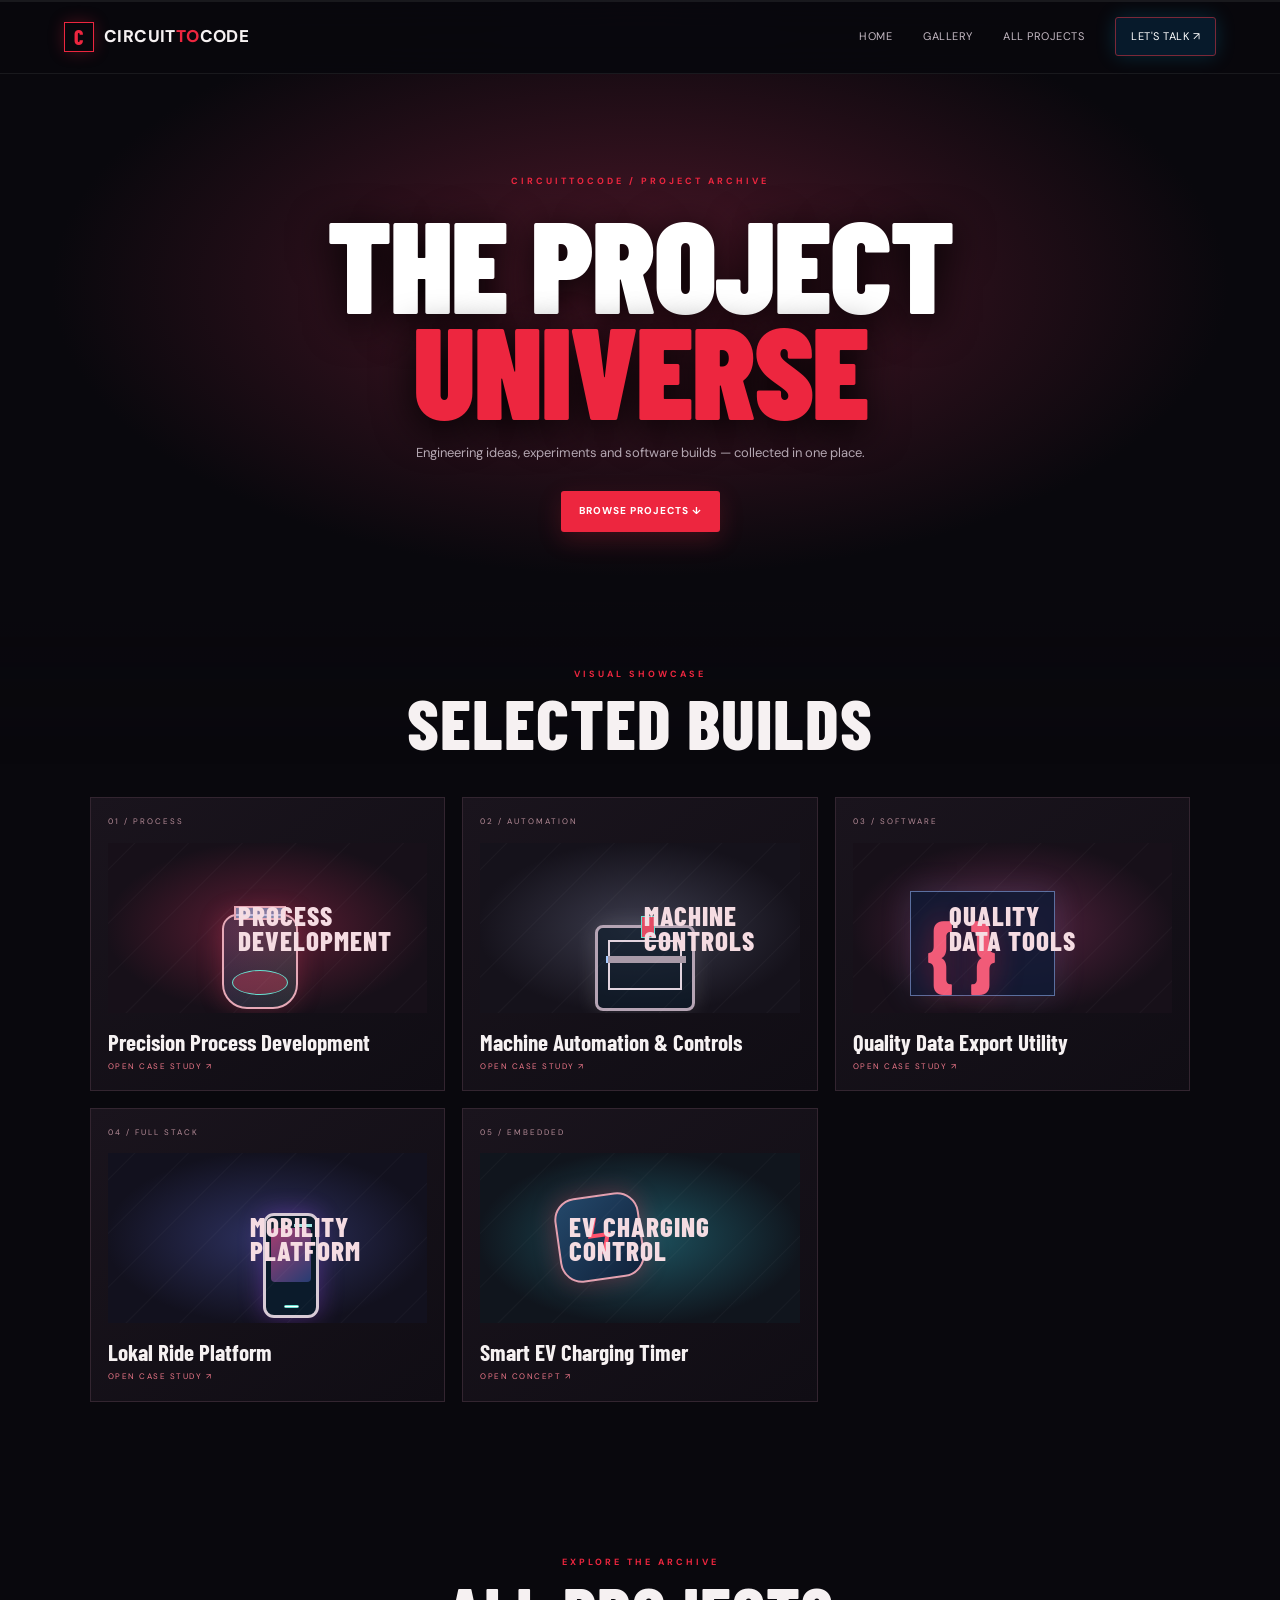
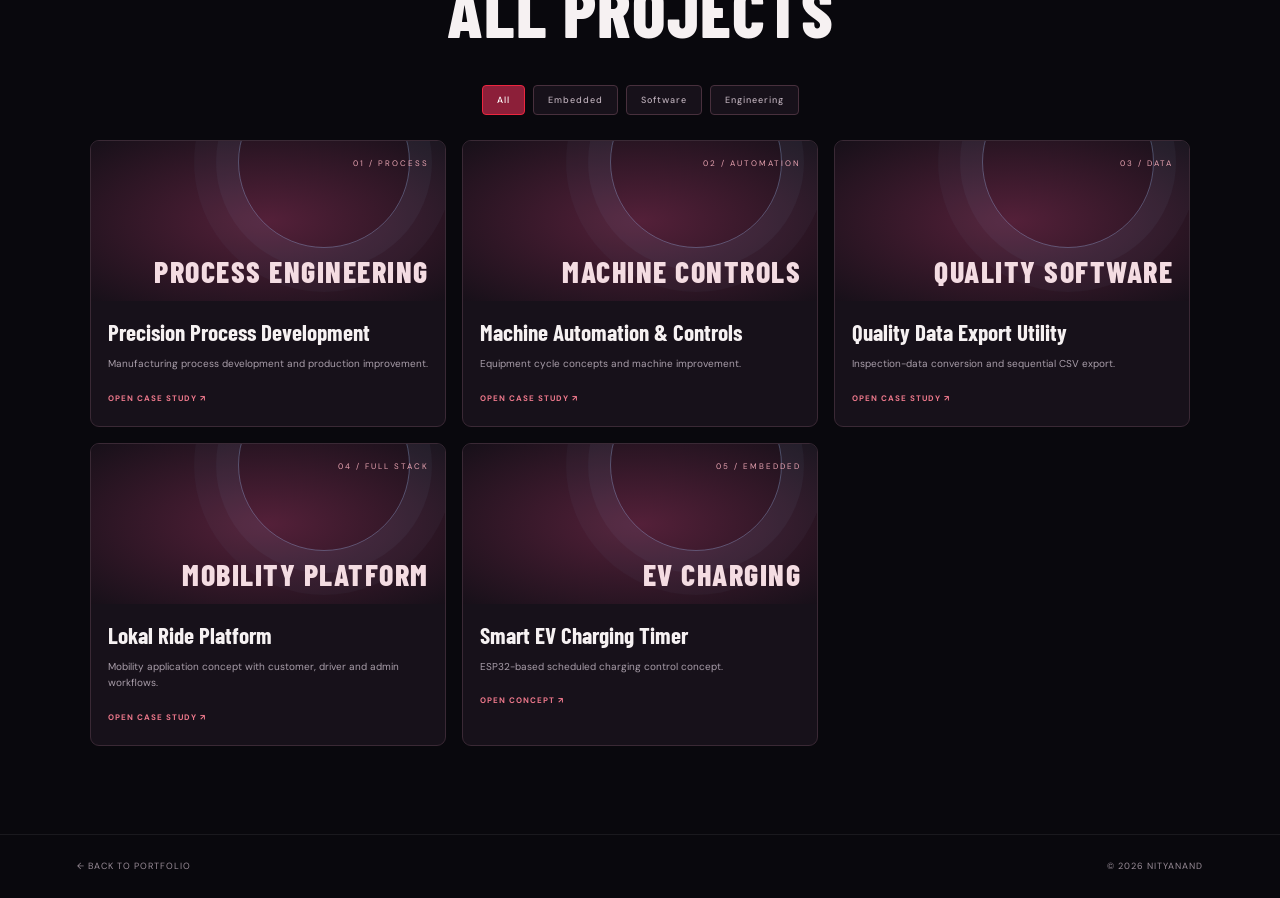
==== commit ab01a1b4: "Redesign portfolio in cinematic dark streaming-inspired style" ====
--- a/projects.html
+++ b/projects.html
@@ -1,23 +1,18 @@
 <!DOCTYPE html>
-<html lang="en"><head><meta charset="UTF-8"><meta name="viewport" content="width=device-width, initial-scale=1"><meta name="theme-color" content="#080d19"><meta name="description" content="Selected engineering projects by Nityanand across embedded systems, software, electronics and automation."><title>Project Lab | Nityanand</title><link rel="preconnect" href="https://fonts.googleapis.com"><link href="https://fonts.googleapis.com/css2?family=DM+Sans:wght@400;500;600;700&family=Space+Grotesk:wght@400;500;600;700&display=swap" rel="stylesheet"><link rel="stylesheet" href="assets/style.css"></head>
-<body><div class="scroll-progress"><span id="scrollProgress"></span></div><header class="site-header"><a class="brand" href="index.html">Nityanand</a><button class="menu-toggle" aria-label="Open navigation" aria-expanded="false">☰</button><nav class="nav"><a href="index.html">Home</a><a href="#project-gallery">Gallery</a><a href="#project-library">Project library</a><a href="index.html#contact" class="nav-cta">Contact ↗</a></nav></header>
-<main><section class="projects-hero shell"><p class="eyebrow">ENGINEERING / PROJECT LAB</p><h1>Curiosity<br><span class="gradient-text">in action.</span></h1><p>A growing collection of practical engineering work, experiments and software builds across hardware, manufacturing and digital systems.</p><div class="project-live"><span class="pulse"></span> PROJECT LIBRARY <b id="projectCount">05</b><span>Selected builds & concepts</span></div></section>
-
-<section class="section shell gallery-section" id="project-gallery"><div class="section-heading reveal"><p class="eyebrow">01 / VISUAL SHOWCASE</p><h2>Built, tested<br><span class="gradient-text">& explored.</span></h2><p class="section-intro">A visual overview of engineering themes across my selected projects.</p></div>
-<div class="project-gallery">
-<a class="gallery-tile reveal" href="projects/seakeeper-vacuum-potting.html"><div class="gallery-art visual-process"><span class="gallery-code">PROCESS / 01</span><div class="art-vessel"><i></i><b></b></div><span class="gallery-art-label">PROCESS<br>ENGINEERING</span></div><div class="gallery-caption"><span>01</span><b>Precision Process Development</b><span>↗</span></div></a>
-<a class="gallery-tile reveal" href="projects/potting-machine-automation.html"><div class="gallery-art visual-machine"><span class="gallery-code">AUTOMATION / 02</span><div class="art-machine"><i></i><b></b><em></em></div><span class="gallery-art-label">MACHINE<br>CONTROLS</span></div><div class="gallery-caption"><span>02</span><b>Machine Automation & Controls</b><span>↗</span></div></a>
-<a class="gallery-tile reveal" href="projects/jabbals-quality-software.html"><div class="gallery-art visual-software"><span class="gallery-code">DATA / 03</span><div class="art-code"><i></i><i></i><i></i><i></i><b>{ }</b></div><span class="gallery-art-label">QUALITY<br>SOFTWARE</span></div><div class="gallery-caption"><span>03</span><b>Quality Data Export Utility</b><span>↗</span></div></a>
-<a class="gallery-tile reveal" href="projects/lokal-ride.html"><div class="gallery-art visual-app"><span class="gallery-code">FULL STACK / 04</span><div class="art-phone"><i></i><b></b><em></em></div><span class="gallery-art-label">MOBILITY<br>PLATFORM</span></div><div class="gallery-caption"><span>04</span><b>Lokal Ride Platform</b><span>↗</span></div></a>
-<a class="gallery-tile reveal" href="projects/esp32-ev-charging-timer.html"><div class="gallery-art visual-ev"><span class="gallery-code">EMBEDDED / 05</span><div class="art-chip"><i>ϟ</i></div><span class="gallery-art-label">EV CHARGING<br>CONTROL</span></div><div class="gallery-caption"><span>05</span><b>Smart EV Charging Timer</b><span>↗</span></div></a>
+<html lang="en"><head><meta charset="UTF-8"><meta name="viewport" content="width=device-width, initial-scale=1"><meta name="theme-color" content="#09080d"><title>Project Library | Nityanand</title><link rel="preconnect" href="https://fonts.googleapis.com"><link href="https://fonts.googleapis.com/css2?family=Barlow+Condensed:wght@500;600;700;800;900&family=DM+Sans:wght@400;500;600;700&display=swap" rel="stylesheet"><link rel="stylesheet" href="assets/style.css"></head>
+<body class="cinema project-library-page"><div class="cinema-progress"><span id="scrollProgress"></span></div><header class="cinema-header"><a class="cinema-brand" href="index.html"><span class="brand-chip">C</span><span>CIRCUIT<span class="brand-red">TO</span>CODE</span></a><button class="menu-toggle" aria-label="Open navigation" aria-expanded="false">☰</button><nav class="nav cinema-nav"><a href="index.html">Home</a><a href="#project-gallery">Gallery</a><a href="#project-library">All projects</a><a href="index.html#contact" class="nav-cta">Let's talk ↗</a></nav></header>
+<main><section class="library-hero"><p class="section-overline">CIRCUITTOCODE / PROJECT ARCHIVE</p><h1>THE PROJECT<br><span>UNIVERSE</span></h1><p>Engineering ideas, experiments and software builds — collected in one place.</p><a class="cinema-button red-button" href="#project-library">BROWSE PROJECTS ↓</a></section>
+<section class="cinema-section" id="project-gallery"><div class="cinema-section-head"><p class="section-overline">VISUAL SHOWCASE</p><h2>SELECTED BUILDS</h2></div><div class="cinema-project-grid">
+<a class="cinema-project project-process" href="projects/seakeeper-vacuum-potting.html"><span>01 / PROCESS</span><div class="project-art"><div class="art-vessel"><i></i></div><b>PROCESS<br>DEVELOPMENT</b></div><h3>Precision Process Development</h3><i class="project-open">OPEN CASE STUDY ↗</i></a>
+<a class="cinema-project project-automation" href="projects/potting-machine-automation.html"><span>02 / AUTOMATION</span><div class="project-art"><div class="art-machine"><i></i><b></b></div><b>MACHINE<br>CONTROLS</b></div><h3>Machine Automation & Controls</h3><i class="project-open">OPEN CASE STUDY ↗</i></a>
+<a class="cinema-project project-data" href="projects/jabbals-quality-software.html"><span>03 / SOFTWARE</span><div class="project-art"><div class="art-code">{ }</div><b>QUALITY<br>DATA TOOLS</b></div><h3>Quality Data Export Utility</h3><i class="project-open">OPEN CASE STUDY ↗</i></a>
+<a class="cinema-project project-mobility" href="projects/lokal-ride.html"><span>04 / FULL STACK</span><div class="project-art"><div class="art-phone"><i></i><b></b></div><b>MOBILITY<br>PLATFORM</b></div><h3>Lokal Ride Platform</h3><i class="project-open">OPEN CASE STUDY ↗</i></a>
+<a class="cinema-project project-embedded" href="projects/esp32-ev-charging-timer.html"><span>05 / EMBEDDED</span><div class="project-art"><div class="art-chip">ϟ</div><b>EV CHARGING<br>CONTROL</b></div><h3>Smart EV Charging Timer</h3><i class="project-open">OPEN CONCEPT ↗</i></a>
 </div></section>
-<section class="section shell" id="project-library"><div class="section-heading reveal"><p class="eyebrow">02 / THE WORK</p><h2>Explore the lab.</h2></div><div class="filter-row reveal" role="group" aria-label="Filter projects"><button class="filter-btn active" data-filter="all">All work</button><button class="filter-btn" data-filter="embedded">Embedded</button><button class="filter-btn" data-filter="software">Software</button><button class="filter-btn" data-filter="engineering">Engineering</button></div>
-<div class="projects-grid">
-<a class="project-card reveal" data-category="engineering" href="projects/seakeeper-vacuum-potting.html"><div class="project-visual visual-process"><span>01 / PROCESS</span><b>PROCESS<br>ENGINEERING</b><i class="visual-mark">◉</i></div><div class="project-info"><p class="card-kicker">MANUFACTURING · PROCESS DEVELOPMENT</p><h3>Precision Process Development</h3><p>Manufacturing process development, validation thinking and production improvement.</p><span class="card-arrow">Explore case study ↗</span></div></a>
-<a class="project-card reveal" data-category="engineering" href="projects/potting-machine-automation.html"><div class="project-visual visual-machine"><span>02 / AUTOMATION</span><b>CONTROL<br>SYSTEMS</b><i class="visual-mark">⌁</i></div><div class="project-info"><p class="card-kicker">EQUIPMENT · AUTOMATION</p><h3>Machine Automation & Controls</h3><p>Equipment cycle concepts, process controls and practical machine improvement.</p><span class="card-arrow">Explore case study ↗</span></div></a>
-<a class="project-card reveal" data-category="software" href="projects/jabbals-quality-software.html"><div class="project-visual visual-software"><span>03 / DATA</span><b>QUALITY<br>SOFTWARE</b><i class="visual-mark">{ }</i></div><div class="project-info"><p class="card-kicker">PYTHON · DATA WORKFLOWS</p><h3>Quality Data Export Utility</h3><p>A structured inspection-data conversion and sequential CSV export workflow.</p><span class="card-arrow">Explore case study ↗</span></div></a>
-<a class="project-card reveal" data-category="software" href="projects/lokal-ride.html"><div class="project-visual visual-app"><span>04 / FULL STACK</span><b>MOBILITY<br>PLATFORM</b><i class="visual-mark">⌘</i></div><div class="project-info"><p class="card-kicker">FASTAPI · APPLICATION DEVELOPMENT</p><h3>Lokal Ride Platform</h3><p>A mobility application concept with customer, driver and administration workflows.</p><span class="card-arrow">Explore case study ↗</span></div></a>
-<a class="project-card reveal" data-category="embedded" href="projects/esp32-ev-charging-timer.html"><div class="project-visual visual-ev"><span>05 / EMBEDDED</span><b>EV CHARGING<br>CONTROL</b><i class="visual-mark">ϟ</i></div><div class="project-info"><p class="card-kicker">ESP32 · EMBEDDED SYSTEMS</p><h3>Smart EV Charging Timer</h3><p>An embedded-control concept for scheduled charging and timed power management.</p><span class="card-arrow">Explore concept ↗</span></div></a>
-</div></section>
-<section class="section shell"><div class="featured-wrap reveal"><div><p class="eyebrow">ALWAYS BUILDING</p><h2>The next project<br><span class="gradient-text">starts with a question.</span></h2><p>Interested in embedded engineering, industrial automation or practical software? Let's connect.</p></div><a class="button primary" href="index.html#contact">Start a conversation ↗</a></div></section></main>
-<footer class="site-footer"><span>© <span id="year"></span> Nityanand</span><a href="index.html">Main portfolio ↗</a><a href="#top">Back to top ↑</a></footer><script src="assets/script.js"></script></body></html>+<section class="cinema-section" id="project-library"><div class="cinema-section-head"><p class="section-overline">EXPLORE THE ARCHIVE</p><h2>ALL PROJECTS</h2></div><div class="filter-row"><button class="filter-btn active" data-filter="all">All</button><button class="filter-btn" data-filter="embedded">Embedded</button><button class="filter-btn" data-filter="software">Software</button><button class="filter-btn" data-filter="engineering">Engineering</button></div><div class="projects-grid">
+<a class="project-card" data-category="engineering" href="projects/seakeeper-vacuum-potting.html"><div class="project-visual visual-process"><span>01 / PROCESS</span><b>PROCESS ENGINEERING</b></div><div class="project-info"><h3>Precision Process Development</h3><p>Manufacturing process development and production improvement.</p><span class="card-arrow">OPEN CASE STUDY ↗</span></div></a>
+<a class="project-card" data-category="engineering" href="projects/potting-machine-automation.html"><div class="project-visual visual-machine"><span>02 / AUTOMATION</span><b>MACHINE CONTROLS</b></div><div class="project-info"><h3>Machine Automation & Controls</h3><p>Equipment cycle concepts and machine improvement.</p><span class="card-arrow">OPEN CASE STUDY ↗</span></div></a>
+<a class="project-card" data-category="software" href="projects/jabbals-quality-software.html"><div class="project-visual visual-software"><span>03 / DATA</span><b>QUALITY SOFTWARE</b></div><div class="project-info"><h3>Quality Data Export Utility</h3><p>Inspection-data conversion and sequential CSV export.</p><span class="card-arrow">OPEN CASE STUDY ↗</span></div></a>
+<a class="project-card" data-category="software" href="projects/lokal-ride.html"><div class="project-visual visual-app"><span>04 / FULL STACK</span><b>MOBILITY PLATFORM</b></div><div class="project-info"><h3>Lokal Ride Platform</h3><p>Mobility application concept with customer, driver and admin workflows.</p><span class="card-arrow">OPEN CASE STUDY ↗</span></div></a>
+<a class="project-card" data-category="embedded" href="projects/esp32-ev-charging-timer.html"><div class="project-visual visual-ev"><span>05 / EMBEDDED</span><b>EV CHARGING</b></div><div class="project-info"><h3>Smart EV Charging Timer</h3><p>ESP32-based scheduled charging control concept.</p><span class="card-arrow">OPEN CONCEPT ↗</span></div></a>
+</div></section></main><footer class="cinema-footer"><a href="index.html">← BACK TO PORTFOLIO</a><span>© <span id="year"></span> NITYANAND</span></footer><script src="assets/script.js"></script></body></html>
--- a/assets/style.css
+++ b/assets/style.css
@@ -3,3 +3,211 @@
 @media(max-width:900px){.expertise-grid{grid-template-columns:repeat(2,1fr)}.hero{gap:20px}.about-grid{gap:35px}}
 @media(max-width:680px){.site-header{height:68px}.menu-toggle{display:block;background:none;border:0;color:white;font-size:24px}.nav{display:none;position:absolute;top:68px;left:0;right:0;padding:20px 26px;background:#101a2b;flex-direction:column;align-items:flex-start;border-bottom:1px solid var(--line)}.nav.open{display:flex}.hero{grid-template-columns:1fr;padding-top:65px;padding-bottom:65px;gap:10px}.hero h1,.projects-hero h1{letter-spacing:-4px}.hero-visual{height:330px}.chip{width:160px;height:160px}.chip-core{font-size:70px}.orbit-ring{width:270px;height:270px}.ring-two{width:320px;height:320px}.node{font-size:8px}.hero-meta{flex-direction:column;gap:8px}.section{padding-top:70px;padding-bottom:70px}.about-grid{grid-template-columns:1fr}.expertise-grid,.projects-grid{grid-template-columns:1fr}.expertise-card{min-height:0}.timeline-item{grid-template-columns:1fr;gap:7px}.featured-wrap{align-items:flex-start;flex-direction:column;padding-top:35px;padding-bottom:35px}.contact-row{flex-direction:column;gap:25px}.contact-links{flex-wrap:wrap}.site-footer{flex-wrap:wrap}.projects-hero{padding-top:65px}.ticker-track{gap:24px}}
 @media(prefers-reduced-motion:reduce){*,*:before,*:after{scroll-behavior:auto!important;animation-duration:.01ms!important;transition-duration:.01ms!important}}
+
+
+/* Live GitHub activity */
+.section-intro{max-width:650px;color:var(--muted);font-size:14px;margin-top:10px}
+.github-panel{border:1px solid #2b4262;border-radius:12px;background:linear-gradient(145deg,#111f33,#0c1525);padding:24px}
+.github-panel-head{display:flex;justify-content:space-between;align-items:center;gap:15px;padding-bottom:18px;border-bottom:1px solid #ffffff13;font-size:11px}
+.github-panel-head a{color:var(--cyan);font-weight:700}
+.github-panel-label{letter-spacing:1.5px;color:#c9d9ee}
+.github-live-dot,.loading-pulse{display:inline-block;width:8px;height:8px;border-radius:50%;background:var(--cyan);margin-right:9px;box-shadow:0 0 0 5px #68e0d122;animation:livePulse 1.8s infinite}
+@keyframes livePulse{50%{box-shadow:0 0 0 9px #68e0d108;opacity:.65}}
+.github-activity{display:grid;grid-template-columns:repeat(2,1fr);gap:0 28px}
+.github-event{display:grid;grid-template-columns:34px 1fr auto;gap:12px;align-items:center;padding:17px 0;border-bottom:1px solid #ffffff10;min-width:0}
+.github-event-icon{width:32px;height:32px;display:grid;place-items:center;border:1px solid #395575;border-radius:8px;color:var(--cyan);font:600 13px var(--display)}
+.github-event-copy{min-width:0}.github-event-copy strong{display:block;font-size:12px;color:#e1edff}.github-event-copy a{color:var(--blue)}.github-event-copy small{display:block;color:var(--muted);font-size:10px;overflow:hidden;text-overflow:ellipsis;white-space:nowrap}
+.github-event time{font-size:10px;color:#8295b1;white-space:nowrap}.github-loading,.github-empty{padding:25px 0;color:var(--muted);font-size:12px}.github-footnote{font-size:10px;color:#7185a2;margin:16px 0 0}
+.github-error a{color:var(--cyan)}
+/* Animated technical skill map */
+.skills-section{background:linear-gradient(180deg,#0b1423,#0e192a);border-top:1px solid #ffffff0b;border-bottom:1px solid #ffffff0b}
+.skill-visual-grid{display:grid;grid-template-columns:repeat(2,1fr);gap:14px}
+.skill-visual{display:grid;grid-template-columns:130px 1fr;align-items:center;gap:22px;padding:23px;background:#101d30;border:1px solid #2b405e;border-radius:10px;overflow:hidden}
+.skill-visual h3{font:600 19px var(--display);margin:4px 0 8px}.skill-visual p:not(.skill-kicker){font-size:12px;color:var(--muted);margin:0}
+.skill-kicker{font-size:9px;letter-spacing:1.5px;color:var(--cyan);font-weight:700;margin:0}
+.skill-tags{display:flex;flex-wrap:wrap;gap:6px;margin-top:13px}.skill-tags span{font-size:9px;padding:4px 7px;border:1px solid #354c6d;border-radius:4px;color:#c4d5ec}
+.skill-orbit{width:112px;height:112px;border:1px solid #8ab4ff65;border-radius:50%;display:grid;place-items:center;position:relative;color:#dceaff;font:700 25px var(--display);background:radial-gradient(circle,#8ab4ff18,transparent 68%);box-shadow:inset 0 0 25px #8ab4ff10,0 0 25px #8ab4ff0b;animation:orbitFloat 5s ease-in-out infinite}
+.skill-orbit:before,.skill-orbit:after{content:"";position:absolute;border:1px solid #68e0d14d;border-radius:50%;inset:10px;transform:rotate(35deg) scaleX(.55)}
+.skill-orbit:after{inset:-7px;border-color:#8ab4ff30;transform:rotate(-35deg) scaleX(.7)}
+.skill-orbit i{position:absolute;right:-5px;top:3px;font:600 9px var(--font);color:var(--cyan);background:#102037;border:1px solid #426184;border-radius:50%;width:24px;height:24px;display:grid;place-items:center}
+.orbit-electronics{animation-delay:.5s}.orbit-industry{animation-delay:1s}.orbit-software{animation-delay:1.5s}
+@keyframes orbitFloat{50%{transform:translateY(-7px) rotate(5deg);box-shadow:inset 0 0 30px #8ab4ff16,0 0 35px #68e0d11b}}
+/* Project image-style gallery */
+.gallery-section{padding-top:65px}
+.project-gallery{display:grid;grid-template-columns:repeat(6,1fr);gap:14px}
+.gallery-tile{grid-column:span 2;min-width:0;border:1px solid #2b405e;border-radius:9px;overflow:hidden;background:#101b2d;transition:.25s}
+.gallery-tile:nth-child(4),.gallery-tile:nth-child(5){grid-column:span 3}
+.gallery-tile:hover{transform:translateY(-5px);border-color:#78a5d8;box-shadow:0 18px 40px #0004}
+.gallery-art{height:210px;position:relative;overflow:hidden;padding:16px;background-image:linear-gradient(#b7d4ff0c 1px,transparent 1px),linear-gradient(90deg,#b7d4ff0c 1px,transparent 1px);background-size:24px 24px;isolation:isolate}
+.gallery-art:after{content:"";position:absolute;inset:0;background:radial-gradient(ellipse at 50% 50%,transparent 10%,#08101b80 100%);z-index:-1}
+.gallery-code{font-size:9px;letter-spacing:1.5px;color:#d6e7ff}
+.gallery-art-label{position:absolute;right:16px;bottom:15px;text-align:right;font:600 12px/1.35 var(--display);letter-spacing:1px;color:#e1edff}
+.gallery-caption{display:flex;align-items:center;gap:10px;padding:14px;font-size:11px}
+.gallery-caption>span:first-child{color:var(--cyan);font-size:9px}.gallery-caption b{flex:1;font:600 12px var(--display)}.gallery-caption>span:last-child{color:var(--cyan)}
+.art-vessel{position:absolute;left:25%;top:34px;width:90px;height:125px;border:2px solid #a6caff9c;border-radius:18px 18px 25px 25px;background:linear-gradient(90deg,#8ab4ff22,#68e0d122);box-shadow:0 0 30px #8ab4ff25}
+.art-vessel:before{content:"";position:absolute;left:-13px;right:-13px;top:20px;height:5px;background:#a6caff88}.art-vessel i{position:absolute;left:15px;right:15px;bottom:20px;height:35px;border:1px solid #68e0d1;border-radius:50%;background:#68e0d122}.art-vessel b{position:absolute;left:40px;top:-22px;height:22px;border-left:2px solid #a6caff}
+.art-machine{position:absolute;left:22%;top:40px;width:135px;height:115px;border:2px solid #7eddd5;border-radius:8px;background:#0a1c2a99;box-shadow:0 0 35px #68e0d122}
+.art-machine:before{content:"";position:absolute;left:15px;right:15px;top:15px;height:10px;border:1px solid #a6caff}.art-machine i{position:absolute;left:25px;top:38px;width:80px;height:40px;border:1px solid #68e0d1}.art-machine b{position:absolute;left:60px;top:28px;height:65px;border-left:2px solid #a6caff}.art-machine em{position:absolute;bottom:-12px;left:12px;right:12px;border-bottom:4px solid #7eddd5}
+.art-code{position:absolute;left:18%;top:48px;width:145px;height:105px;padding:15px;border:1px solid #9abaff88;background:#101b35d9;box-shadow:0 0 30px #8ab4ff22}.art-code i{display:block;height:4px;margin:7px 0;background:linear-gradient(90deg,#68e0d1 0 30%,#8ab4ff 30% 75%,transparent 75%);border-radius:3px}.art-code i:nth-child(2){width:75%}.art-code i:nth-child(3){width:90%}.art-code i:nth-child(4){width:60%}.art-code b{position:absolute;right:12px;bottom:7px;color:#68e0d1;font:22px var(--display)}
+.art-phone{position:absolute;left:28%;top:27px;width:76px;height:145px;border:2px solid #9be4df;border-radius:13px;background:#0b1b2b;box-shadow:0 0 35px #68e0d122}.art-phone:before{content:"";position:absolute;top:8px;left:28px;width:18px;border-top:3px solid #9be4df}.art-phone i{position:absolute;top:28px;left:9px;right:9px;height:42px;border-radius:6px;background:linear-gradient(135deg,#245a6a,#8ab4ff66)}.art-phone b{position:absolute;left:9px;right:9px;bottom:35px;height:22px;border:1px solid #68e0d1;border-radius:4px}.art-phone em{position:absolute;bottom:13px;left:20px;width:32px;border-top:3px solid #8ab4ff}
+.art-chip{position:absolute;left:24%;top:42px;width:115px;height:115px;display:grid;place-items:center;border:1px solid #c0d7ff;border-radius:22px;background:linear-gradient(140deg,#24486a,#10223b);box-shadow:0 0 0 10px #8ab4ff12,0 0 35px #68e0d122;transform:rotate(-8deg)}.art-chip i{font:50px var(--display);color:#68e0d1;font-style:normal}
+@media(max-width:800px){.skill-visual-grid{grid-template-columns:1fr}.project-gallery{grid-template-columns:repeat(2,1fr)}.gallery-tile,.gallery-tile:nth-child(4),.gallery-tile:nth-child(5){grid-column:span 1}.github-activity{grid-template-columns:1fr}}
+@media(max-width:560px){.skill-visual{grid-template-columns:85px 1fr;gap:14px;padding:16px}.skill-orbit{width:78px;height:78px;font-size:19px}.gallery-art{height:170px}.gallery-caption b{font-size:10px}.github-panel{padding:16px}.github-event{grid-template-columns:30px 1fr}.github-event time{grid-column:2}.github-panel-head{align-items:flex-start;flex-direction:column}}
+@media(prefers-reduced-motion:reduce){.skill-orbit,.github-live-dot,.loading-pulse{animation:none}}
+
+
+/* Hybrid editorial portfolio refresh */
+:root{--paper:#f4f1e9;--ink:#151a22;--ink-soft:#48515e;--electric:#177d91}
+body{background:#0a1220;color:#eaf1fb}
+.hybrid-hero{max-width:none;padding:86px max(5vw,calc((100vw - 1180px)/2)) 82px;background:var(--paper);color:var(--ink);display:grid;grid-template-columns:1.05fr .95fr;gap:5vw;min-height:660px;align-items:center;overflow:hidden}
+.hybrid-hero .hero-copy{position:relative;z-index:2}.hybrid-hero .eyebrow{color:#56616e}.hybrid-hero .eyebrow i{background:#16899b}.hybrid-hero .live-label{color:#167e8c;border-color:#a8c6c5}
+.hero-greeting{font:500 clamp(22px,3vw,36px) var(--display);margin:0 0 2px;color:#4c5661}
+.hybrid-hero .hero-name{font:700 clamp(76px,10vw,142px)/.92 var(--display);letter-spacing:-.085em;color:#121923;margin:0 0 22px}
+.hero-name span{color:#178b9a}
+.hybrid-hero .hero-role{font:500 clamp(19px,2.4vw,30px) var(--display);color:#4d5865;margin:0 0 20px;min-height:38px}
+.hero-role #roleRotator{color:#087e91;font-weight:700}.role-cursor{color:#087e91;animation:cursorBlink .8s steps(2) infinite}
+@keyframes cursorBlink{50%{opacity:0}}
+.hybrid-hero .hero-text{color:#596471;max-width:520px;font-size:16px;line-height:1.8}
+.hybrid-hero .button.primary{background:#142b38;color:#fff;border-color:#142b38}.hybrid-hero .button.secondary{color:#18212b;border-color:#aeb8bd}
+.hybrid-hero .hero-meta{color:#68737e}.hybrid-hero .hero-meta .pulse{background:#1594a0}
+.portrait-stage{height:490px;position:relative;display:grid;place-items:center;isolation:isolate}
+.portrait-backdrop{position:absolute;width:min(88%,420px);height:88%;background:linear-gradient(145deg,#d6e2df,#b8c9c8);border-radius:48% 48% 8px 8px;transform:rotate(3deg);box-shadow:18px 20px 0 #dce5e0}
+.portrait-frame{position:relative;width:min(78%,360px);height:420px;overflow:hidden;border-radius:46% 46% 8px 8px;background:linear-gradient(160deg,#c9d7d4,#819b9e);border:8px solid #f8f6ef;box-shadow:0 25px 65px #172d3530}
+.portrait-placeholder{height:100%;display:flex;flex-direction:column;align-items:center;justify-content:center;background:radial-gradient(ellipse at 50% 38%,#f2eee4 0 13%,transparent 13.5%),linear-gradient(145deg,#c3d5d1,#758f95);color:#17313b}
+.portrait-monogram{font:700 100px var(--display);opacity:.72}.portrait-caption{font:700 9px var(--font);letter-spacing:3px;margin-top:20px}
+.portrait-stamp{position:absolute;right:0;top:17%;padding:13px 16px;background:#122b36;color:#d9f1ed;font:600 10px/1.5 var(--display);letter-spacing:1px;transform:rotate(5deg);box-shadow:0 12px 25px #142b3830}
+.portrait-index{position:absolute;left:5%;bottom:6%;font:600 10px var(--font);letter-spacing:2px;color:#51636a}
+.portrait-orbit{position:absolute;width:460px;height:460px;border:1px solid #278b9670;border-radius:50%;z-index:-1;animation:portraitSpin 35s linear infinite}
+.portrait-orbit:before{content:"";position:absolute;left:12%;top:16%;width:10px;height:10px;border-radius:50%;background:#168b9a;box-shadow:0 0 0 8px #168b9a20}
+@keyframes portraitSpin{to{transform:rotate(360deg)}}
+.ticker{background:#102a36;color:#d9e9e7}
+.about-grid,.expertise-section,.skills-section,.timeline,.featured-wrap,.github-panel{position:relative}
+.section-heading h2{letter-spacing:-.055em}
+@media(max-width:800px){.hybrid-hero{grid-template-columns:1fr;padding:65px 7vw 55px;gap:20px}.portrait-stage{height:390px}.portrait-frame{height:340px}.portrait-orbit{width:350px;height:350px}}
+@media(max-width:560px){.hybrid-hero .hero-name{font-size:clamp(68px,18vw,100px)}.hybrid-hero .hero-role{font-size:19px}.portrait-stage{height:350px}.portrait-frame{height:310px;width:75%}.portrait-stamp{right:0;font-size:8px}.portrait-orbit{width:310px;height:310px}}
+
+
+/* Approved CircuitToCode portfolio visual system */
+.site-header{max-width:none;padding:0 max(3.5vw,calc((100vw - 1540px)/2));height:82px;background:#f6f8fb;color:#102033;border-bottom:1px solid #dce6ef}
+.brand{color:#102033;font-size:22px}.brand-mark{display:inline-grid;place-items:center;width:38px;height:38px;margin-right:8px;border:2px solid #148fd0;border-radius:10px;color:#087ebd;font-size:25px}
+.nav{color:#29394b;gap:clamp(14px,2.3vw,34px)}.nav a:hover{color:#078ac5}.nav-cta{background:#071a2b;color:#fff!important;border-color:#04bce2;box-shadow:0 0 20px #08b9e933}
+.hybrid-hero{min-height:570px;padding:48px max(5vw,calc((100vw - 1380px)/2)) 45px;grid-template-columns:1fr .95fr;gap:3vw;background:radial-gradient(ellipse at 83% 52%,#c9e8f9 0,transparent 34%),linear-gradient(115deg,#fbfcfd,#edf4fa 65%,#dcecf7)}
+.hybrid-hero:before{content:"";position:absolute;left:0;bottom:0;width:32%;height:55%;opacity:.25;background:repeating-linear-gradient(45deg,transparent 0 22px,#27a7e8 23px 24px,transparent 25px 44px);mask-image:linear-gradient(90deg,#000,transparent)}
+.hybrid-hero .hero-name{font-size:clamp(76px,8.5vw,124px);letter-spacing:-.075em;margin:14px 0 14px}
+.hybrid-hero .hero-role{font-size:clamp(20px,2.1vw,29px);font-weight:700;color:#102033;border-left:7px solid #1678e8;padding-left:17px;line-height:1.2}
+.hero-role #roleRotator{color:#102033}.hybrid-hero .hero-text{font-size:18px;color:#48586b;max-width:520px;line-height:1.55}
+.hybrid-hero .hero-actions{margin-top:24px}.hybrid-hero .button{border-radius:28px;padding:13px 21px}
+.hybrid-hero .button.primary{background:#071a2b;color:#fff;border:1px solid #079ed2;box-shadow:0 7px 22px #078ac52b}
+.hybrid-hero .button.secondary{background:#ffffffa8;border:1px solid #9bb1c4;color:#102033}
+.hybrid-hero .hero-meta{font-size:11px;color:#657486}
+.portrait-stage{height:475px;max-width:610px;margin-left:auto;width:100%}
+.portrait-backdrop{width:78%;height:88%;right:8%;left:auto;background:linear-gradient(140deg,#d9f0ff,#a5d9f2);border-radius:50%;transform:none;box-shadow:0 0 0 1px #70c9ed,0 0 0 18px #75c5e51a}
+.portrait-frame{width:min(82%,430px);height:100%;border:0;border-radius:0;box-shadow:none;background:transparent;overflow:hidden;display:flex;align-items:flex-end;justify-content:center}
+.portrait-photo{height:100%;width:100%;object-fit:cover;object-position:center 22%;mix-blend-mode:multiply;mask-image:linear-gradient(#000 80%,transparent 100%)}
+.portrait-stamp{right:0;top:38%;background:transparent;color:#1686c1;box-shadow:none;transform:rotate(-8deg);font:italic 600 22px var(--display);line-height:1.3}
+.portrait-index{left:8%;bottom:4%;color:#1686c1}
+.portrait-orbit{width:440px;height:440px;border-color:#3aa9dc55}
+.ticker{display:none}
+.skills-section{background:radial-gradient(ellipse at 45% 10%,#0b3150,#061421 62%);border:0;padding-top:54px;padding-bottom:58px;position:relative;overflow:hidden}
+.skills-section:before,.github-section:before{content:"";position:absolute;inset:0;pointer-events:none;opacity:.22;background-image:linear-gradient(90deg,transparent 0 8%,#04aee7 8.1% 8.2%,transparent 8.3% 100%),linear-gradient(#08aee522 1px,transparent 1px);background-size:160px 80px}
+.skills-section .section-heading{margin-bottom:20px;text-align:center}.skills-section .eyebrow{color:#b6d5ed}
+.skills-section .section-heading h2{font-size:32px;color:#f1f8ff}.skills-section .section-heading h2 .gradient-text{color:#19b7ec;background:none}
+.skill-visual-grid{grid-template-columns:repeat(4,1fr);gap:12px}
+.skill-visual{grid-template-columns:1fr;justify-items:center;text-align:center;background:transparent;border:0;padding:16px 8px;gap:12px}
+.skill-orbit{width:72px;height:72px;font-size:19px;border-color:#0cb4e7;box-shadow:0 0 18px #03b5e733}
+.skill-visual h3{font-size:15px;color:#fff}.skill-visual p:not(.skill-kicker){color:#9bb2c6}.skill-tags{justify-content:center}.skill-tags span{color:#c8e2f3;border-color:#1a5978}
+.github-section{background:#061421;padding-top:40px;padding-bottom:58px;position:relative}
+.github-section .section-heading{display:none}
+.github-panel{max-width:530px;margin:0 0 0 auto;background:#071b2b;border-color:#11658b;box-shadow:0 0 28px #04aee51b}
+.github-event{padding:10px 0}.github-event-icon{border-color:#0d789d;color:#16c0ec}.github-panel-head a{color:#14bce8}
+@media(max-width:800px){.site-header{padding:0 20px}.hybrid-hero{grid-template-columns:1fr;padding:50px 7vw 25px}.portrait-stage{height:360px;max-width:450px;margin:0 auto}.skill-visual-grid{grid-template-columns:repeat(2,1fr)}.github-panel{margin:20px auto 0}}
+@media(max-width:560px){.nav{gap:12px}.hybrid-hero .hero-name{font-size:clamp(65px,16vw,92px)}.hybrid-hero .hero-role{font-size:18px}.portrait-stage{height:310px}.portrait-stamp{font-size:16px}.skill-visual-grid{grid-template-columns:repeat(2,1fr)}}
+
+/* Screenshot-matched CircuitToCode home layout */
+body{background:#061522}
+.site-header{height:68px;background:#f4f8fc;padding:0 max(3vw,calc((100vw - 1550px)/2));}
+.brand-mark{font-size:0;position:relative}.brand-mark:after{content:"▣";font-size:25px}
+.nav{font-size:14px;color:#10243a}
+.hybrid-hero{min-height:470px;height:470px;padding:25px max(5vw,calc((100vw - 1370px)/2)) 12px;grid-template-columns:1fr .98fr;gap:0;background:radial-gradient(ellipse at 80% 52%,#b9e3ff 0,transparent 38%),linear-gradient(110deg,#f8fbff,#eaf3fc 70%,#d9eafa);position:relative}
+.hybrid-hero .hero-copy{padding-top:8px}.hybrid-hero .hero-name{font-size:clamp(76px,7vw,112px);margin:10px 0 12px;letter-spacing:-.075em}
+.hybrid-hero .hero-role{font-size:clamp(20px,2.1vw,29px);max-width:510px}
+.hybrid-hero .hero-text{font-size:17px;max-width:500px}.hybrid-hero .hero-meta{display:none}
+.portrait-stage{height:450px;align-self:end;margin:0 auto;width:100%;max-width:600px}
+.portrait-frame{width:min(82%,430px);height:100%;}.portrait-photo{object-position:center 18%;mix-blend-mode:multiply}
+.portrait-stamp{right:0;top:36%;font-size:20px}
+.reference-dashboard{background:#061522;color:#f2f7ff;padding:24px max(3vw,calc((100vw - 1550px)/2)) 38px;position:relative;overflow:hidden;background-image:radial-gradient(ellipse at 30% 0%,#0b3451 0,transparent 55%),linear-gradient(180deg,#061a2a,#04111e)}
+.reference-dashboard:before{content:"";position:absolute;inset:0;pointer-events:none;opacity:.24;background:repeating-linear-gradient(0deg,transparent 0 68px,#087eaa 69px,#087eaa 70px,transparent 71px),repeating-linear-gradient(90deg,transparent 0 155px,#087eaa 156px,#087eaa 157px,transparent 158px);mask-image:linear-gradient(180deg,#000,transparent 90%)}
+.reference-top,.reference-projects{position:relative;z-index:1}
+.reference-top{display:grid;grid-template-columns:1fr 470px;gap:32px;align-items:start;max-width:1500px;margin:auto}
+.reference-skills{text-align:center;padding:0 0 14px}
+.reference-kicker{font-size:12px;letter-spacing:4px;color:#b9d3e8;font-weight:700;margin:0 0 2px}
+.reference-skills h2{font:600 31px var(--display);margin:0 0 16px;color:#f4f8ff}
+.reference-skills h2 span{color:#12b8ed}
+.tech-icons{display:grid;grid-template-columns:repeat(8,minmax(0,1fr));gap:10px;align-items:start}
+.tech-item{display:flex;align-items:center;flex-direction:column;gap:8px;font-size:14px;line-height:1.25;text-align:center;color:#f4f7fc}
+.tech-icon{width:74px;height:74px;border:1px solid #12628a;border-radius:50%;display:grid;place-items:center;background:radial-gradient(circle,#0b2c43,#061522 70%);box-shadow:inset 0 0 15px #0caee51a;color:#11c3f2;font:700 27px var(--display);transition:.25s}
+.tech-item:hover .tech-icon{border-color:#13c9f4;box-shadow:0 0 20px #00bff255;transform:translateY(-4px)}
+.tech-icon.cpp{font-size:32px;color:#fff;text-shadow:2px 2px #1475db}.tech-icon.cpp span{font-size:14px}.tech-icon.python{color:#ffd44d;text-shadow:2px 2px #2272b9}.tech-icon.stm{color:#05c7f1}.tech-icon.esp{font-size:20px;color:#f1f7ff}.tech-icon.kicad{font-size:32px;color:#ffcf36}.tech-icon.linux{font-size:37px}.tech-icon.gitlab{color:#ff7139;font-size:36px}.tech-icon.can{font-size:32px}
+.reference-github{border:1px solid #11658b;border-radius:23px;padding:15px 18px 10px;background:linear-gradient(145deg,#091e30,#071726);box-shadow:0 0 25px #05b9f32a;min-height:218px}
+.reference-github-head{display:flex;justify-content:space-between;align-items:center;gap:12px;font-size:15px;font-weight:700;margin-bottom:10px}
+.reference-github-head>span{display:flex;align-items:center;gap:9px}.reference-github-head a,.contribution-caption a{font-size:11px;color:#11c6f2;text-decoration:underline}
+.gh-mark{display:inline-grid;place-items:center;width:28px;height:28px;background:#f2f7ff;color:#071726;border-radius:50%;font-size:15px}
+.reference-github .github-activity{display:block;max-height:102px;overflow:hidden}
+.reference-github .github-event{display:grid;grid-template-columns:22px 1fr auto;gap:8px;align-items:center;padding:5px 0;border:0;font-size:11px}
+.reference-github .github-event-icon{width:13px;height:13px;font-size:8px}.reference-github .github-event-copy strong{font-size:11px;font-weight:500;color:#f0f6fc}.reference-github .github-event-copy small{display:none}.reference-github .github-event time{font-size:10px;color:#c4d5e4}
+.reference-github .github-empty{font-size:11px;color:#b7cad8}
+.contribution-grid{display:grid;grid-template-columns:repeat(26,1fr);gap:4px;margin-top:9px}
+.contrib{height:9px;border-radius:3px;background:#1d3446}.contrib.c1{background:#075b58}.contrib.c2{background:#078c75}.contrib.c3{background:#10b77e}.contrib.c4{background:#24d18d}
+.contribution-caption{text-align:right;font-size:9px;color:#b5cadb;margin:5px 0 0}
+.reference-projects{max-width:1500px;margin:12px auto 0;text-align:center}
+.reference-projects>h2{font:600 23px var(--display);margin:0 auto 12px;display:flex;align-items:center;justify-content:center;gap:24px}
+.reference-projects>h2:before,.reference-projects>h2:after{content:"";width:80px;height:1px;background:#087eaa}
+.reference-project-grid{display:grid;grid-template-columns:repeat(4,1fr);gap:22px}
+.reference-project{height:145px;display:flex;flex-direction:column;justify-content:space-between;text-align:left;padding:15px;border:1px solid #08a9dc;border-radius:18px;overflow:hidden;position:relative;box-shadow:0 0 17px #00b5e92a;background:linear-gradient(135deg,#113d55,#061321)}
+.reference-project:before{content:"";position:absolute;inset:0;opacity:.5;background:radial-gradient(circle at 70% 30%,#18bde7,transparent 40%),repeating-linear-gradient(135deg,transparent 0 15px,#2cb9d222 16px 17px,transparent 18px 32px)}
+.reference-project span,.reference-project b{position:relative;z-index:1}.reference-project span{font-size:9px;letter-spacing:2px;color:#b9e6f6}.reference-project b{font:600 16px/1.25 var(--display);color:#f4fbff}
+.project-mobile:before{background:radial-gradient(ellipse at 50% 30%,#3174a8,transparent 55%),linear-gradient(120deg,#101a47,#0a1726)}
+.project-machine:before{background:radial-gradient(ellipse at 50% 30%,#9aa7a7,transparent 45%),linear-gradient(120deg,#293e47,#071827)}
+.project-data:before{background:radial-gradient(ellipse at 50% 30%,#4157c6,transparent 45%),linear-gradient(120deg,#151d52,#071827)}
+.reference-project:hover{transform:translateY(-4px);box-shadow:0 0 28px #00c5f466}
+.reference-all-projects{display:inline-block;color:#16c5f0;font-size:12px;margin-top:12px}
+@media(max-width:1000px){.reference-top{grid-template-columns:1fr 390px;gap:18px}.tech-icon{width:58px;height:58px}.reference-project-grid{gap:12px}}
+@media(max-width:800px){.hybrid-hero{height:auto;min-height:0;grid-template-columns:1fr;padding:35px 7vw 0}.portrait-stage{height:340px;max-width:450px}.reference-top{grid-template-columns:1fr}.reference-github{max-width:520px;width:100%;margin:0 auto}.tech-icons{grid-template-columns:repeat(4,1fr);row-gap:18px}.reference-project-grid{grid-template-columns:repeat(2,1fr)}}
+@media(max-width:560px){.site-header{height:auto;min-height:65px}.hybrid-hero .hero-name{font-size:clamp(60px,15vw,90px)}.hybrid-hero .hero-role{font-size:18px}.portrait-stage{height:300px}.reference-dashboard{padding:22px 15px 30px}.reference-skills h2{font-size:24px}.tech-icon{width:57px;height:57px}.tech-item{font-size:11px}.reference-project-grid{gap:9px}.reference-project{height:125px;padding:11px}.reference-project b{font-size:13px}}
+
+.portrait-frame{overflow:visible!important;background:transparent!important}.portrait-photo{width:100%;height:100%;object-fit:contain!important;object-position:center bottom!important;mix-blend-mode:normal!important;mask-image:none!important}
+
+/* CINEMATIC PORTFOLIO — full-site visual system inspired by the user's reference video */
+:root{--bg:#09080d;--panel:#14111b;--panel2:#1b1521;--text:#f6f1f2;--muted:#aaa0aa;--red:#ed263f;--red2:#ff5365;--line:#38212d;--font:'DM Sans',sans-serif;--display:'Barlow Condensed',Impact,sans-serif}
+html{scroll-behavior:smooth;scroll-padding-top:88px}body.cinema{background:#09080d;color:var(--text);font-family:var(--font);line-height:1.65;overflow-x:hidden}
+body.cinema:before{content:"";position:fixed;inset:0;z-index:-1;pointer-events:none;background:radial-gradient(ellipse at 50% 0%,#3c14201c,transparent 55%),linear-gradient(180deg,#09080d,#0c0910 55%,#09080d)}
+.cinema a{color:inherit;text-decoration:none}.cinema-progress{position:fixed;z-index:80;top:0;left:0;width:100%;height:2px;background:#ffffff12}.cinema-progress span{display:block;height:100%;width:0;background:var(--red)}
+.cinema-header{height:74px;position:sticky;top:0;z-index:60;display:flex;align-items:center;justify-content:space-between;padding:0 clamp(20px,5vw,76px);background:#09080ded;border-bottom:1px solid #ffffff12;backdrop-filter:blur(18px)}
+.cinema-brand{display:flex;align-items:center;gap:10px;font-weight:800;letter-spacing:.4px;font-size:17px}.brand-chip{width:30px;height:30px;border:1px solid var(--red);display:grid;place-items:center;color:var(--red);font:800 20px var(--display);box-shadow:0 0 16px #ed263f44}.brand-red{color:var(--red)}
+.cinema-nav{display:flex;align-items:center;gap:clamp(14px,2.4vw,34px);font-size:11px;letter-spacing:.5px;text-transform:uppercase;color:#c5bac4}.cinema-nav a:hover{color:#fff}.cinema-nav .nav-cta{border:1px solid #7b2838;border-radius:3px;padding:9px 15px;color:#fff}
+.cinema .menu-toggle{display:none}
+.cinema-hero{min-height:640px;position:relative;display:grid;grid-template-columns:1.05fr .95fr;align-items:center;overflow:hidden;padding:55px clamp(24px,8vw,130px) 70px;background:radial-gradient(ellipse at 75% 45%,#40152288,transparent 44%),linear-gradient(110deg,#0a080e 10%,#120b13 62%,#190b13)}
+.hero-vignette{position:absolute;inset:0;pointer-events:none;background:linear-gradient(90deg,#09080d 0%,transparent 58%,#09080d33 100%),linear-gradient(0deg,#09080d 0%,transparent 25%)}
+.hero-copy{position:relative;z-index:2;max-width:720px}.cinema-overline,.section-overline{font-size:10px;letter-spacing:3px;font-weight:700;color:#e7a3ae}.cinema-overline span,.status-dot{display:inline-block;width:7px;height:7px;background:var(--red);border-radius:50%;margin-right:9px;box-shadow:0 0 12px var(--red)}
+.cinema-hero h1,.library-hero h1{font:900 clamp(78px,12vw,168px)/.82 var(--display);letter-spacing:-2px;margin:24px 0 18px;color:#fff;text-shadow:0 8px 40px #000}.hero-subtitle{font:700 clamp(15px,2vw,22px) var(--display);letter-spacing:1.5px;color:#f4dce0}.hero-subtitle i{font-style:normal;color:var(--red);padding:0 7px}.hero-description{max-width:440px;color:#c2b7c1;font-size:15px;margin:20px 0 25px}
+.hero-actions,.finale-actions{display:flex;gap:12px;flex-wrap:wrap}.cinema-button{display:inline-flex;align-items:center;justify-content:center;gap:18px;padding:12px 18px;border-radius:3px;font-size:10px;font-weight:800;letter-spacing:1px;transition:.25s}.red-button{background:var(--red);color:white!important;box-shadow:0 8px 25px #ed263f33}.red-button:hover{background:#ff3b53;transform:translateY(-3px)}.outline-button{border:1px solid #74515d;color:#f6e9ec!important}.outline-button:hover{border-color:var(--red);background:#ed263f12}
+.hero-status{margin-top:32px;color:#8f828d;font-size:9px;letter-spacing:2px}.status-dot{width:6px;height:6px}
+.hero-portrait{height:520px;position:relative;display:flex;align-items:flex-end;justify-content:center;z-index:1}.hero-portrait:after{content:"";position:absolute;bottom:0;left:0;right:0;height:40%;background:linear-gradient(0deg,#0b080e,transparent);pointer-events:none}.hero-portrait img{position:relative;z-index:2;height:100%;width:100%;object-fit:contain;object-position:center bottom;filter:drop-shadow(0 20px 55px #000b)}.portrait-halo{position:absolute;width:min(390px,90%);aspect-ratio:1;border-radius:50%;top:12%;background:radial-gradient(circle,#7b263d88,#35132155 55%,transparent 72%);border:1px solid #b8475b44;box-shadow:0 0 80px #7c1e3b33}.portrait-caption{position:absolute;z-index:4;right:0;bottom:22px;display:flex;flex-direction:column;border-left:2px solid var(--red);padding-left:12px}.portrait-caption span{font:700 22px var(--display);color:var(--red)}.portrait-caption b{font-size:11px;letter-spacing:2px}.portrait-caption small{font-size:8px;color:#a999a3;letter-spacing:1px}
+.hero-bottomline{position:absolute;bottom:20px;left:clamp(24px,8vw,130px);right:clamp(24px,8vw,130px);display:flex;justify-content:space-between;color:#766b76;font-size:8px;letter-spacing:2px}
+.cinema-section{padding:88px clamp(22px,7vw,110px);max-width:1600px;margin:auto}.cinema-section-head{text-align:center;margin:0 auto 42px}.cinema-section-head h2,.about-copy h2{font:800 clamp(42px,6vw,70px)/.95 var(--display);letter-spacing:1px;margin:7px 0 12px}.cinema-section-head>p:last-child{font-size:13px;color:#a99eaa;margin:0}.section-overline{margin:0;color:var(--red);font-size:9px}
+.profile-section{background:linear-gradient(180deg,#0d0a11,#100b12);border-top:1px solid #ffffff0d;border-bottom:1px solid #ffffff0d}.profile-grid{max-width:1050px;margin:auto;display:grid;grid-template-columns:repeat(4,1fr);gap:16px}.profile-card{min-height:190px;padding:22px 18px;background:linear-gradient(145deg,#211923,#110e16);border:1px solid #392b37;display:flex;flex-direction:column;align-items:center;justify-content:center;text-align:center;transition:.25s;position:relative;overflow:hidden}.profile-card:before{content:"";position:absolute;inset:0;background:radial-gradient(circle at 50% 0%,var(--glow),transparent 68%);opacity:.45}.profile-card>*{position:relative}.profile-card:hover{transform:translateY(-7px);border-color:var(--accent);box-shadow:0 14px 40px #0008,0 0 25px var(--glow)}.profile-symbol{width:58px;height:58px;border-radius:50%;display:grid;place-items:center;border:1px solid var(--accent);font:700 28px var(--display);color:var(--accent);margin-bottom:14px}.profile-card b{font:700 20px var(--display);letter-spacing:1px}.profile-card small{font-size:10px;color:#a99eaa}.profile-card i{font-style:normal;font-size:8px;letter-spacing:2px;color:var(--accent);margin-top:15px}.profile-red{--accent:#ff4d61;--glow:#a51e3b}.profile-blue{--accent:#69aaff;--glow:#183d7a}.profile-gold{--accent:#e4b65b;--glow:#74511a}.profile-purple{--accent:#bd8cff;--glow:#4d2479}
+.project-section{max-width:none;background:#0a090e}.project-section>.cinema-section-head,.moments-section>.cinema-section-head,.skills-universe>.cinema-section-head,.journey-section>.cinema-section-head{max-width:760px;margin-left:auto;margin-right:auto}.cinema-project-grid{display:grid;grid-template-columns:repeat(3,minmax(0,1fr));gap:17px;max-width:1280px;margin:auto}.cinema-project{background:linear-gradient(145deg,#1a141d,#100d14);border:1px solid #332530;padding:17px;min-width:0;transition:.25s;display:flex;flex-direction:column}.cinema-project:hover{transform:translateY(-5px);border-color:#9d354b;box-shadow:0 15px 40px #0007}.cinema-project>span{font-size:8px;letter-spacing:2px;color:#b68c98}.project-art{height:170px;margin:14px 0;background:radial-gradient(ellipse at 50% 45%,#652039,#1c101a 68%);position:relative;overflow:hidden;display:flex;align-items:center;justify-content:center;gap:20px}.project-art:after{content:"";position:absolute;inset:0;background:repeating-linear-gradient(135deg,transparent 0 18px,#ffffff08 19px,transparent 20px 38px)}.project-art>b{font:800 27px/.9 var(--display);color:#f5dce2;letter-spacing:1px;z-index:1}.art-vessel{width:76px;height:95px;border:2px solid #e6a9b7;border-radius:15px 15px 25px 25px;position:relative;box-shadow:0 0 25px #ed426544}.art-vessel:before{content:"";position:absolute;top:-10px;left:10px;right:10px;height:10px;border:2px solid #e6a9b7}.art-vessel i{position:absolute;bottom:12px;left:8px;right:8px;height:25px;background:#e43c5b55;border-radius:50%}.art-machine{width:100px;height:86px;border:3px solid #b5a4b4;position:relative;box-shadow:0 0 22px #ffffff22}.art-machine:before{content:"";position:absolute;top:12px;left:10px;right:10px;height:46px;border:2px solid #e2d4df}.art-machine i{position:absolute;top:-12px;left:43px;width:14px;height:22px;background:#e34b64}.art-machine b{position:absolute;bottom:-8px;left:8px;width:80px;height:7px;background:#a89aa8}.art-code{font:800 76px var(--display);color:#f15b78;text-shadow:0 0 30px #ed263f66}.art-phone{width:56px;height:105px;border:3px solid #d8cbd6;border-radius:11px;position:relative;box-shadow:0 0 25px #a94bff55}.art-phone i{position:absolute;top:12px;left:5px;right:5px;height:54px;background:linear-gradient(140deg,#a63d70,#273d73);border-radius:4px}.art-phone b{position:absolute;bottom:7px;left:18px;width:15px;height:3px;background:#fff;border-radius:4px}.art-chip{width:85px;height:85px;border:2px solid #e4a0b0;display:grid;place-items:center;font-size:48px;color:#ff526d;box-shadow:0 0 25px #ed263f55}.cinema-project h3{font:700 23px/1.1 var(--display);margin:3px 0 5px}.cinema-project p{font-size:11px;color:#a99eaa;margin:0 0 15px}.project-open{font-style:normal;font-size:8px;letter-spacing:1.5px;color:#ef788a;margin-top:auto}.project-process .project-art{background:radial-gradient(ellipse,#5d1d34,#171019 72%)}.project-automation .project-art{background:radial-gradient(ellipse,#3b3b4c,#15121b 72%)}.project-data .project-art{background:radial-gradient(ellipse,#54223e,#171019 72%)}.project-mobility .project-art{background:radial-gradient(ellipse,#2d315f,#12111e 72%)}.project-embedded .project-art{background:radial-gradient(ellipse,#1d5360,#10151d 72%)}
+.center-action{text-align:center;margin-top:34px}
+.moments-section{background:#100b12;border-top:1px solid #ffffff0b;border-bottom:1px solid #ffffff0b}.moments-grid{display:grid;grid-template-columns:repeat(4,1fr);gap:14px;max-width:1200px;margin:auto}.moment-card{min-height:185px;padding:20px;background:linear-gradient(145deg,#21151f,#120e16);border:1px solid #3a2634;position:relative}.moment-card span{font:700 28px var(--display);color:var(--red)}.moment-card b{display:block;font:800 25px/.95 var(--display);margin:18px 0 8px}.moment-card p{font-size:10px;color:#a99eaa;margin:0}
+.skills-universe{background:radial-gradient(ellipse at 20% 50%,#35152355,transparent 45%),#0b090f}.universe-layout{max-width:1150px;margin:auto;display:grid;grid-template-columns:.8fr 1.2fr;gap:60px;align-items:center}.universe-core{height:350px;display:grid;place-items:center;position:relative}.core-center{width:135px;height:135px;border-radius:50%;border:1px solid #a03a52;background:radial-gradient(circle,#482034,#130d16 70%);box-shadow:0 0 50px #9f294a44;display:flex;flex-direction:column;align-items:center;justify-content:center;z-index:2}.core-center span{font:900 65px var(--display);color:#f5dce2;line-height:1}.core-center small{font-size:8px;letter-spacing:2px;color:#e9a3b2}.core-orbit{position:absolute;width:260px;height:260px;border:1px solid #8c344a66;border-radius:50%;transform:rotateX(65deg) rotate(30deg);animation:cinemaOrbit 22s linear infinite}.orbit-b{width:320px;height:320px;transform:rotateX(65deg) rotate(-30deg);border-color:#5476a255;animation-direction:reverse}@keyframes cinemaOrbit{to{transform:rotateX(65deg) rotate(390deg)}}.universe-list{display:grid;gap:10px}.universe-item{display:flex;gap:17px;padding:17px 19px;border:1px solid #34232f;background:#151019}.universe-item>span{font:700 25px var(--display);color:var(--red)}.universe-item h3{font:700 19px var(--display);letter-spacing:1px;margin:0}.universe-item p{font-size:10px;color:#aa9eaa;margin:3px 0 0}
+.github-cinema{max-width:1150px;margin:40px auto 0;padding:20px 22px;border:1px solid #3a2733;background:#120e16}.github-title{display:flex;align-items:center;gap:12px}.github-emblem{width:35px;height:35px;display:grid;place-items:center;border-radius:50%;background:#eee;color:#151019;font-weight:900;font-size:10px}.github-title div{display:flex;flex-direction:column}.github-title b{font-size:11px;letter-spacing:1px}.github-title small{font-size:9px;color:#958894}.github-title>a{margin-left:auto;color:#ed788b;font-size:9px;letter-spacing:1px}.github-cinema .github-activity{display:grid;grid-template-columns:repeat(3,1fr);gap:8px;margin-top:15px}.github-cinema .github-event{border:1px solid #382a35;background:#19131d;padding:10px;display:flex;gap:8px;align-items:center}.github-cinema .github-event-icon{color:var(--red)}.github-cinema .github-event-copy{display:flex;flex-direction:column;min-width:0}.github-cinema .github-event-copy strong{font-size:10px}.github-cinema .github-event-copy small,.github-cinema .github-event time{font-size:8px;color:#9f929e}.github-cinema .github-event time{margin-left:auto;white-space:nowrap}
+.journey-section{background:#0d0a11}.journey-track{max-width:950px;margin:auto;position:relative}.journey-track:before{content:"";position:absolute;left:133px;top:10px;bottom:20px;width:1px;background:linear-gradient(var(--red),#583342,transparent)}.journey-stop{display:grid;grid-template-columns:110px 46px 1fr;gap:0;margin:0 0 30px;position:relative}.journey-year{font:700 16px var(--display);color:#e88a9a;text-align:right;padding-top:2px}.journey-marker{width:11px;height:11px;border-radius:50%;background:var(--red);box-shadow:0 0 15px #ed263f;justify-self:center;margin-top:7px;z-index:1}.journey-info{padding:0 0 0 15px}.journey-info h3{font:700 23px var(--display);margin:0}.journey-info b{font-size:10px;color:#e1b7c0}.journey-info p{font-size:11px;color:#a99eaa;margin:5px 0}
+.about-section{background:#100b12}.about-panel{max-width:1100px;margin:auto;display:grid;grid-template-columns:.65fr 1.35fr;align-items:center;gap:55px;padding:35px;border:1px solid #412733;background:linear-gradient(120deg,#21131e,#120e16)}.about-portrait{height:340px;display:flex;align-items:flex-end;justify-content:center;background:radial-gradient(ellipse at 50% 45%,#6c2b4088,transparent 68%)}.about-portrait img{height:100%;max-width:100%;object-fit:contain;object-position:center bottom;filter:drop-shadow(0 12px 28px #000b)}.about-copy h2{font-size:58px}.about-copy>p:not(.section-overline){font-size:12px;color:#b7aab5}.about-copy .about-lead{font-size:17px!important;color:#f4dce2!important;font-weight:600}.about-facts{display:flex;gap:8px;flex-wrap:wrap;margin-top:20px}.about-facts span{border:1px solid #68404e;padding:6px 10px;font-size:8px;letter-spacing:1px;color:#e9b4bf}
+.finale-section{text-align:center;padding:100px 24px 40px;background:radial-gradient(ellipse at 50% 30%,#4a1628,#100a12 55%,#09080d);border-top:1px solid #6c273b}.finale-section h2{font:900 clamp(65px,11vw,135px)/.8 var(--display);margin:22px 0;letter-spacing:2px}.finale-section h2 span{color:var(--red);text-shadow:0 0 35px #ed263f44}.finale-section>p:not(.section-overline){font-size:13px;color:#b5a6b1}.finale-actions{justify-content:center;margin:25px 0 55px}.finale-section>small{font-size:8px;color:#80727d;letter-spacing:1.5px}
+.library-hero{padding:100px 24px 70px;text-align:center;background:radial-gradient(ellipse at 50% 40%,#4c1728,#09080d 65%)}.library-hero h1{font-size:clamp(70px,11vw,130px);margin:20px}.library-hero h1 span{color:var(--red)}.library-hero>p:not(.section-overline){color:#b4a7b2;font-size:13px;margin:20px auto 28px}.project-library-page .cinema-section{padding-top:65px}.project-library-page .projects-grid{max-width:1250px;margin:auto;display:grid;grid-template-columns:repeat(3,1fr);gap:16px}.project-library-page .project-card{background:#17111a;border:1px solid #3a2935;overflow:hidden}.project-library-page .project-visual{height:160px;background:radial-gradient(ellipse,#542039,#171019);padding:16px;display:flex;flex-direction:column;justify-content:space-between}.project-library-page .project-visual span{font-size:8px;letter-spacing:2px;color:#e8a3b1}.project-library-page .project-visual b{font:800 30px/.9 var(--display);color:#f4dce2}.project-library-page .project-info{padding:17px}.project-library-page .project-info h3{font:700 23px var(--display);margin:0}.project-library-page .project-info p{font-size:10px;color:#a99eaa}.project-library-page .card-arrow{font-size:8px;color:#ed788b;letter-spacing:1px}.filter-row{display:flex;justify-content:center;gap:8px;margin:0 auto 25px}.filter-btn{background:#17111a;color:#bcaeb9;border:1px solid #48303d;padding:8px 14px;font-size:9px;letter-spacing:1px;cursor:pointer}.filter-btn.active,.filter-btn:hover{background:#8c1f39;border-color:#ed263f;color:white}.cinema-footer{display:flex;justify-content:space-between;padding:24px 6vw;border-top:1px solid #ffffff12;color:#9a8d98;font-size:9px;letter-spacing:1px}
+.cinema .site-footer{background:#09080d;color:#9a8d98}
+.cinema .reveal{opacity:0;transform:translateY(22px);transition:opacity .7s ease,transform .7s ease}.cinema .reveal.visible{opacity:1;transform:translateY(0)}
+@media(max-width:900px){.cinema-nav{gap:12px;font-size:9px}.cinema-hero{grid-template-columns:1fr .8fr;padding-left:5vw;padding-right:5vw}.hero-portrait{height:420px}.cinema-project-grid{grid-template-columns:repeat(2,1fr)}.profile-grid,.moments-grid{grid-template-columns:repeat(2,1fr)}.universe-layout{gap:25px}.project-library-page .projects-grid{grid-template-columns:repeat(2,1fr)}}
+@media(max-width:650px){.cinema-header{height:62px}.cinema .menu-toggle{display:block;color:#fff;background:none;border:0;font-size:24px}.cinema-nav{display:none;position:absolute;top:61px;left:0;right:0;padding:18px 22px;background:#100c13;border-bottom:1px solid #4a2635;flex-direction:column;align-items:stretch}.cinema-nav.open{display:flex}.cinema-hero{grid-template-columns:1fr;padding:55px 24px 65px;min-height:auto}.hero-copy{order:1}.hero-portrait{order:2;height:350px;margin-top:20px}.cinema-hero h1{font-size:clamp(70px,18vw,110px);letter-spacing:0}.hero-description{font-size:13px}.hero-bottomline{left:24px;right:24px}.cinema-section{padding:65px 20px}.cinema-section-head{margin-bottom:28px}.cinema-section-head h2{font-size:48px}.profile-grid,.moments-grid,.cinema-project-grid,.project-library-page .projects-grid{grid-template-columns:1fr 1fr;gap:9px}.profile-card{min-height:155px;padding:14px 8px}.profile-symbol{width:46px;height:46px;font-size:23px}.profile-card b{font-size:16px}.profile-card small{font-size:8px}.cinema-project{padding:10px}.project-art{height:125px;gap:8px}.project-art>b{font-size:20px}.cinema-project h3{font-size:19px}.cinema-project p{font-size:9px}.universe-layout{grid-template-columns:1fr;gap:10px}.universe-core{height:250px}.core-orbit{width:200px;height:200px}.orbit-b{width:245px;height:245px}.core-center{width:105px;height:105px}.core-center span{font-size:50px}.github-cinema{padding:14px}.github-cinema .github-activity{grid-template-columns:1fr}.journey-track:before{left:8px}.journey-stop{grid-template-columns:18px 1fr;gap:8px}.journey-year{grid-column:2;text-align:left;font-size:14px}.journey-marker{grid-column:1;grid-row:1/3;margin-top:7px}.journey-info{grid-column:2;padding:0}.journey-info h3{font-size:21px}.about-panel{grid-template-columns:1fr;gap:15px;padding:18px}.about-portrait{height:260px}.about-copy h2{font-size:48px}.finale-section{padding-top:75px}.finale-section h2{font-size:clamp(58px,15vw,90px)}.library-hero{padding:75px 18px 55px}.library-hero h1{font-size:clamp(65px,17vw,95px);margin:18px 0}.filter-row{flex-wrap:wrap}.cinema-footer{gap:12px;flex-wrap:wrap}.portrait-caption{right:4px}.project-library-page .project-visual{height:125px}.project-library-page .project-visual b{font-size:22px}.project-library-page .project-info{padding:12px}}
+@media(max-width:380px){.profile-grid,.moments-grid,.cinema-project-grid,.project-library-page .projects-grid{grid-template-columns:1fr}.hero-actions{flex-direction:column;align-items:flex-start}.cinema-button{width:100%}}
+@media(prefers-reduced-motion:reduce){.cinema *, .cinema *:before,.cinema *:after{animation:none!important;transition:none!important;scroll-behavior:auto!important}.cinema .reveal{opacity:1;transform:none}}
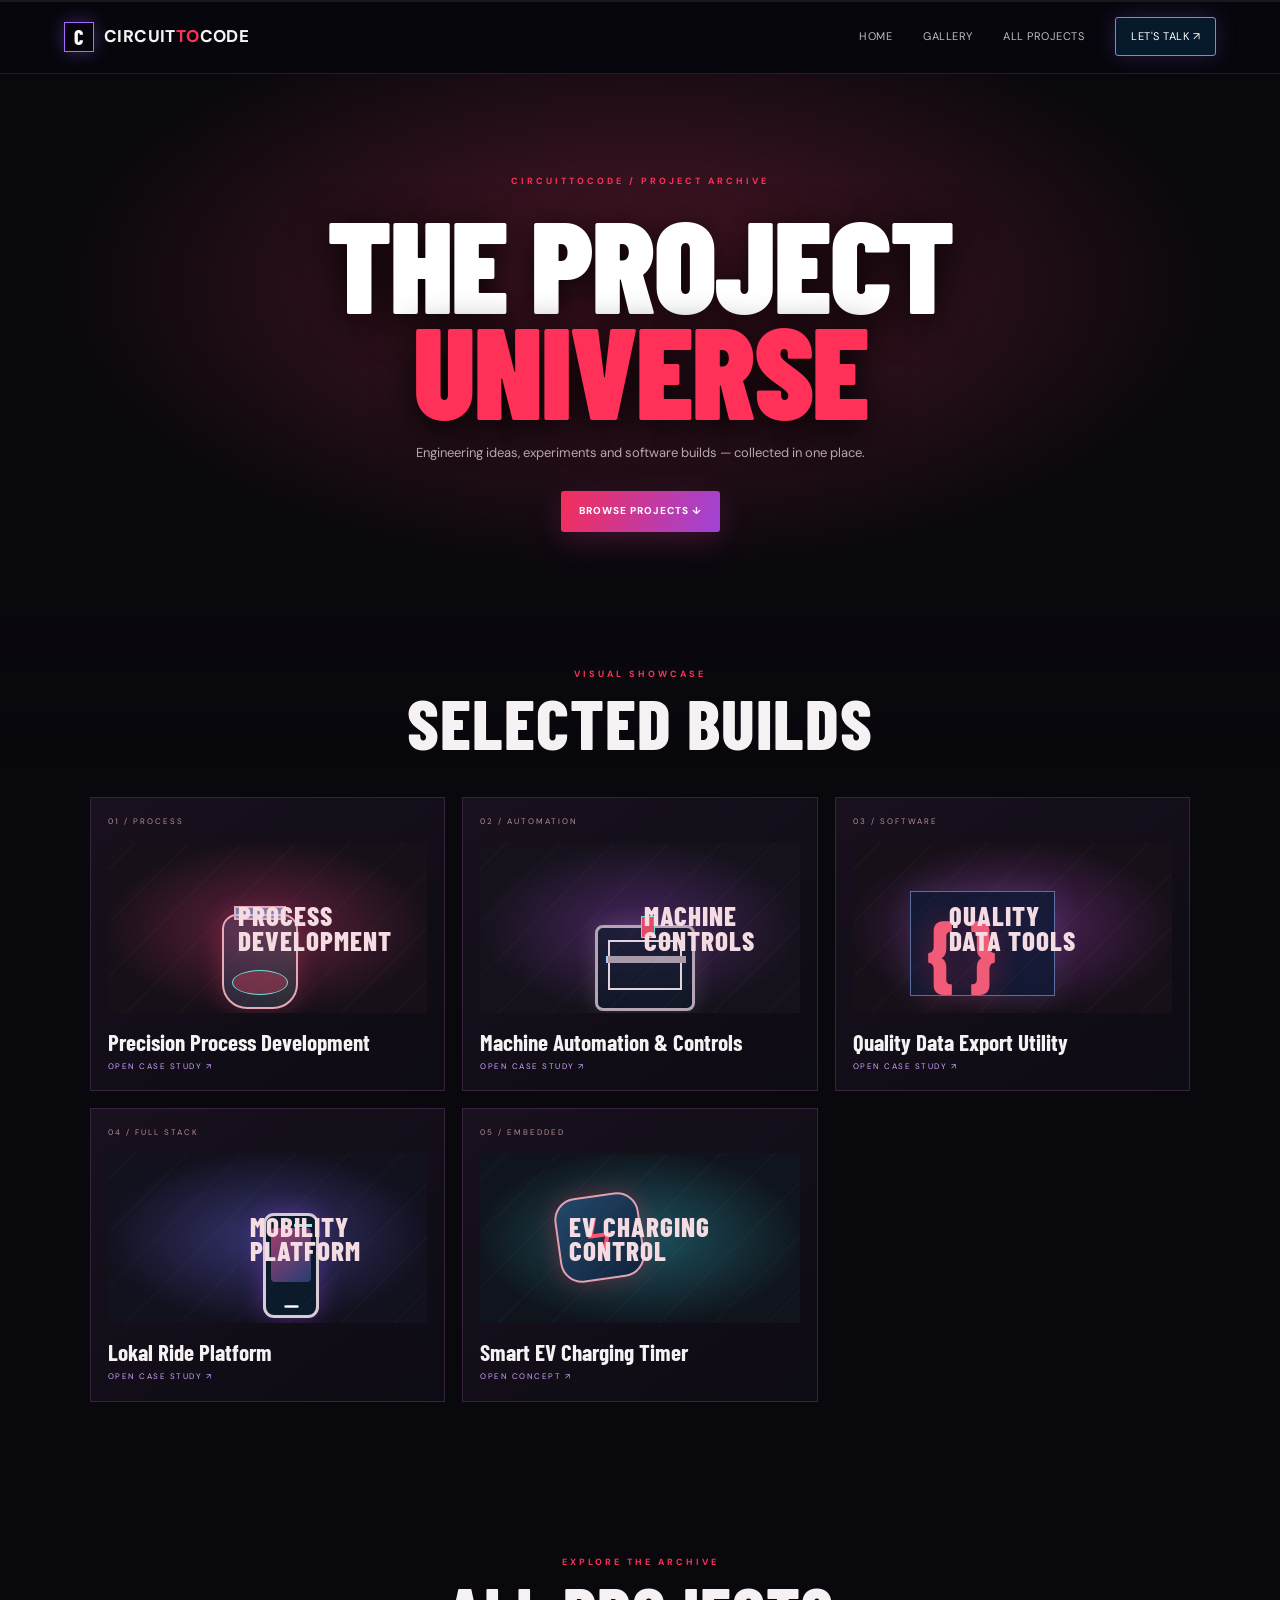
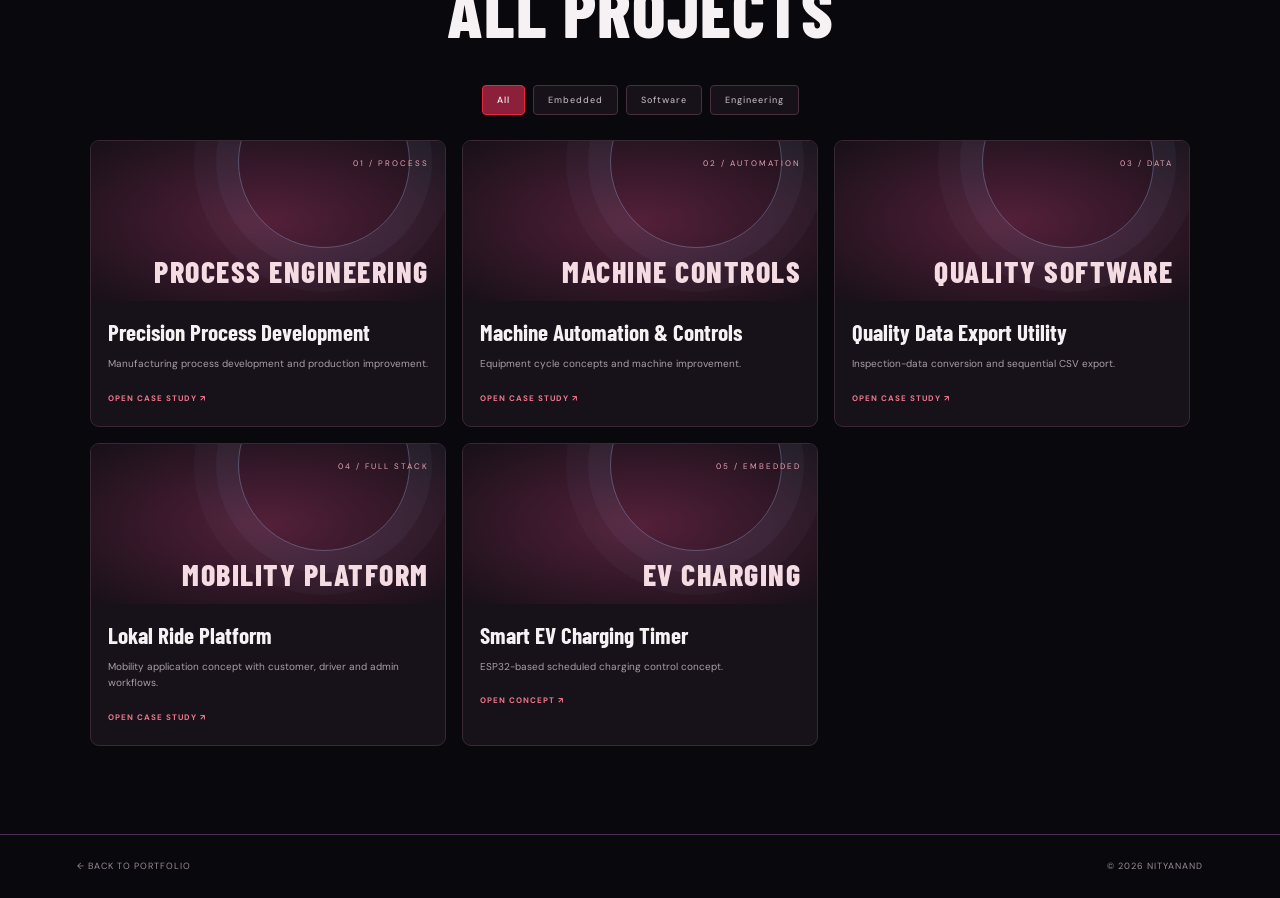
==== commit ec118999: "Load API-managed project library" ====
--- a/projects.html
+++ b/projects.html
@@ -15,4 +15,5 @@
 <a class="project-card" data-category="software" href="projects/jabbals-quality-software.html"><div class="project-visual visual-software"><span>03 / DATA</span><b>QUALITY SOFTWARE</b></div><div class="project-info"><h3>Quality Data Export Utility</h3><p>Inspection-data conversion and sequential CSV export.</p><span class="card-arrow">OPEN CASE STUDY ↗</span></div></a>
 <a class="project-card" data-category="software" href="projects/lokal-ride.html"><div class="project-visual visual-app"><span>04 / FULL STACK</span><b>MOBILITY PLATFORM</b></div><div class="project-info"><h3>Lokal Ride Platform</h3><p>Mobility application concept with customer, driver and admin workflows.</p><span class="card-arrow">OPEN CASE STUDY ↗</span></div></a>
 <a class="project-card" data-category="embedded" href="projects/esp32-ev-charging-timer.html"><div class="project-visual visual-ev"><span>05 / EMBEDDED</span><b>EV CHARGING</b></div><div class="project-info"><h3>Smart EV Charging Timer</h3><p>ESP32-based scheduled charging control concept.</p><span class="card-arrow">OPEN CONCEPT ↗</span></div></a>
-</div></section></main><footer class="cinema-footer"><a href="index.html">← BACK TO PORTFOLIO</a><span>© <span id="year"></span> NITYANAND</span></footer><script src="assets/script.js"></script></body></html>+</div></section></main><footer class="cinema-footer"><a href="index.html">← BACK TO PORTFOLIO</a><span>© <span id="year"></span> NITYANAND</span></footer><script src="assets/script.js"></script><script src="assets/api-config.js?v=1"></script><script src="assets/api-content.js?v=1"></script>
+</body></html>
--- a/assets/style.css
+++ b/assets/style.css
@@ -211,3 +211,59 @@
 @media(max-width:650px){.cinema-header{height:62px}.cinema .menu-toggle{display:block;color:#fff;background:none;border:0;font-size:24px}.cinema-nav{display:none;position:absolute;top:61px;left:0;right:0;padding:18px 22px;background:#100c13;border-bottom:1px solid #4a2635;flex-direction:column;align-items:stretch}.cinema-nav.open{display:flex}.cinema-hero{grid-template-columns:1fr;padding:55px 24px 65px;min-height:auto}.hero-copy{order:1}.hero-portrait{order:2;height:350px;margin-top:20px}.cinema-hero h1{font-size:clamp(70px,18vw,110px);letter-spacing:0}.hero-description{font-size:13px}.hero-bottomline{left:24px;right:24px}.cinema-section{padding:65px 20px}.cinema-section-head{margin-bottom:28px}.cinema-section-head h2{font-size:48px}.profile-grid,.moments-grid,.cinema-project-grid,.project-library-page .projects-grid{grid-template-columns:1fr 1fr;gap:9px}.profile-card{min-height:155px;padding:14px 8px}.profile-symbol{width:46px;height:46px;font-size:23px}.profile-card b{font-size:16px}.profile-card small{font-size:8px}.cinema-project{padding:10px}.project-art{height:125px;gap:8px}.project-art>b{font-size:20px}.cinema-project h3{font-size:19px}.cinema-project p{font-size:9px}.universe-layout{grid-template-columns:1fr;gap:10px}.universe-core{height:250px}.core-orbit{width:200px;height:200px}.orbit-b{width:245px;height:245px}.core-center{width:105px;height:105px}.core-center span{font-size:50px}.github-cinema{padding:14px}.github-cinema .github-activity{grid-template-columns:1fr}.journey-track:before{left:8px}.journey-stop{grid-template-columns:18px 1fr;gap:8px}.journey-year{grid-column:2;text-align:left;font-size:14px}.journey-marker{grid-column:1;grid-row:1/3;margin-top:7px}.journey-info{grid-column:2;padding:0}.journey-info h3{font-size:21px}.about-panel{grid-template-columns:1fr;gap:15px;padding:18px}.about-portrait{height:260px}.about-copy h2{font-size:48px}.finale-section{padding-top:75px}.finale-section h2{font-size:clamp(58px,15vw,90px)}.library-hero{padding:75px 18px 55px}.library-hero h1{font-size:clamp(65px,17vw,95px);margin:18px 0}.filter-row{flex-wrap:wrap}.cinema-footer{gap:12px;flex-wrap:wrap}.portrait-caption{right:4px}.project-library-page .project-visual{height:125px}.project-library-page .project-visual b{font-size:22px}.project-library-page .project-info{padding:12px}}
 @media(max-width:380px){.profile-grid,.moments-grid,.cinema-project-grid,.project-library-page .projects-grid{grid-template-columns:1fr}.hero-actions{flex-direction:column;align-items:flex-start}.cinema-button{width:100%}}
 @media(prefers-reduced-motion:reduce){.cinema *, .cinema *:before,.cinema *:after{animation:none!important;transition:none!important;scroll-behavior:auto!important}.cinema .reveal{opacity:1;transform:none}}
+
+
+/* MASTER PROMPT 2026 — cinematic red / violet engineering identity */
+.cinema{--red:#ff3158;--violet:#a66bff;--hot:#ff5478;--ink:#07070d;--panel:#11101a;color:#f5f1fa;background:#07070d}
+.cinema body,.cinema{background:#07070d}
+.cinema .cinema-header{background:rgba(7,7,13,.9);border-bottom-color:#a66bff30}
+.cinema .brand-chip{border-color:var(--violet);color:#fff;box-shadow:0 0 18px #a66bff55}
+.cinema .brand-red,.cinema .section-overline,.cinema .hero-subtitle i{color:var(--red)}
+.cinema .cinema-nav a:hover,.cinema .github-title a,.cinema .github-event-copy a{color:#c5a4ff}
+.cinema .nav-cta{border-color:#a66bff!important;box-shadow:0 0 22px #a66bff35}
+.cinema .cinema-hero{background:radial-gradient(ellipse at 78% 43%,#55204a77,transparent 43%),radial-gradient(ellipse at 12% 8%,#32143c66,transparent 38%),linear-gradient(112deg,#08070d,#100b18 62%,#170b19)}
+.cinema .hero-subtitle{color:#f7e9f0}
+.cinema .hero-subtitle i{color:var(--violet)}
+.cinema .hero-description{color:#c8bfce}
+.cinema .hero-portrait .portrait-halo{background:radial-gradient(circle,#8b285c88,#48216a55 55%,transparent 72%);border-color:#a66bff66;box-shadow:0 0 90px #9b42dc44}
+.cinema .portrait-caption{border-left-color:var(--red)}
+.cinema .portrait-caption span{color:#ff6683}
+.cinema .red-button{background:linear-gradient(110deg,#f42e58,#9e43d8);box-shadow:0 8px 28px #b22d7940}
+.cinema .red-button:hover{background:linear-gradient(110deg,#ff5272,#b16bff)}
+.cinema .outline-button{border-color:#7b5c91}
+.cinema .outline-button:hover{border-color:var(--violet);background:#a66bff16}
+.cinema .profile-section,.cinema .journey-section{background:linear-gradient(180deg,#0b0912,#100a17)}
+.cinema .profile-card{background:linear-gradient(145deg,#1a1220,#0e0b14);border-color:#3d2948}
+.cinema .profile-card:hover{border-color:var(--violet);box-shadow:0 14px 40px #0009,0 0 28px #9c4de533}
+.cinema .profile-purple{--accent:#bd8cff;--glow:#6c2ca5}
+.cinema .project-section{background:#08070d}
+.cinema .cinema-project{background:linear-gradient(145deg,#19111e,#0d0b13);border-color:#38233f}
+.cinema .cinema-project:hover{border-color:#b04bce;box-shadow:0 15px 40px #0008,0 0 20px #a34bc522}
+.cinema .project-art{background-color:#15101d}
+.cinema .project-process .project-art{background:radial-gradient(ellipse,#61203d,#171019 72%)}
+.cinema .project-automation .project-art{background:radial-gradient(ellipse,#45245c,#15121b 72%)}
+.cinema .project-data .project-art{background:radial-gradient(ellipse,#54235e,#171019 72%)}
+.cinema .project-mobility .project-art{background:radial-gradient(ellipse,#34336d,#12111e 72%)}
+.cinema .project-embedded .project-art{background:radial-gradient(ellipse,#1c5360,#10151d 72%)}
+.cinema .project-open{color:#d0a4ff}
+.cinema .moments-section{background:radial-gradient(ellipse at 50% 0%,#35133a55,transparent 65%),#0b0911}
+.cinema .moment-card{background:linear-gradient(145deg,#1a1320,#100c16);border-color:#3b2945}
+.cinema .moment-card>span{color:#ff5575}
+.cinema .skills-universe{background:radial-gradient(ellipse at 12% 50%,#28153e55,transparent 45%),#08070d}
+.cinema .universe-item{border-color:#4b315b}
+.cinema .universe-item>span{color:#ff6480}
+.cinema .core-orbit{border-color:#a66bff70;box-shadow:0 0 28px #a66bff1c}
+.cinema .core-center{background:linear-gradient(145deg,#32183c,#11101a);border-color:#b36cff;box-shadow:0 0 35px #a66bff45}
+.cinema .github-cinema{background:linear-gradient(145deg,#17101f,#0d0b14);border-color:#6d3c80;box-shadow:0 0 28px #8d36b31c}
+.cinema .github-emblem,.cinema .github-event-icon{border-color:#8f55ad;color:#d4a5ff}
+.cinema .journey-track:before{background:linear-gradient(var(--red),var(--violet),transparent)}
+.cinema .journey-marker{background:var(--red);box-shadow:0 0 16px var(--red)}
+.cinema .journey-year{color:#d7a8ff}
+.cinema .journey-info b{color:#f1b4c5}
+.cinema .finale-section{background:radial-gradient(ellipse at 50% 60%,#481b4d88,transparent 65%),#08070d}
+.cinema .finale-section h2 span{color:#c28aff}
+.cinema .cinema-progress span{background:linear-gradient(90deg,var(--red),var(--violet))}
+.cinema .cinema-footer{border-top-color:#4a2c57}
+.cinema .cinema-footer a:hover{color:#c99aff}
+@media(hover:hover){.cinema .cinema-project,.cinema .profile-card,.cinema .moment-card{transform-style:preserve-3d;transition:transform .35s ease,border-color .35s ease,box-shadow .35s ease}}
+@media(prefers-reduced-motion:reduce){.cinema .portrait-orbit,.cinema .core-orbit{animation:none!important}}
